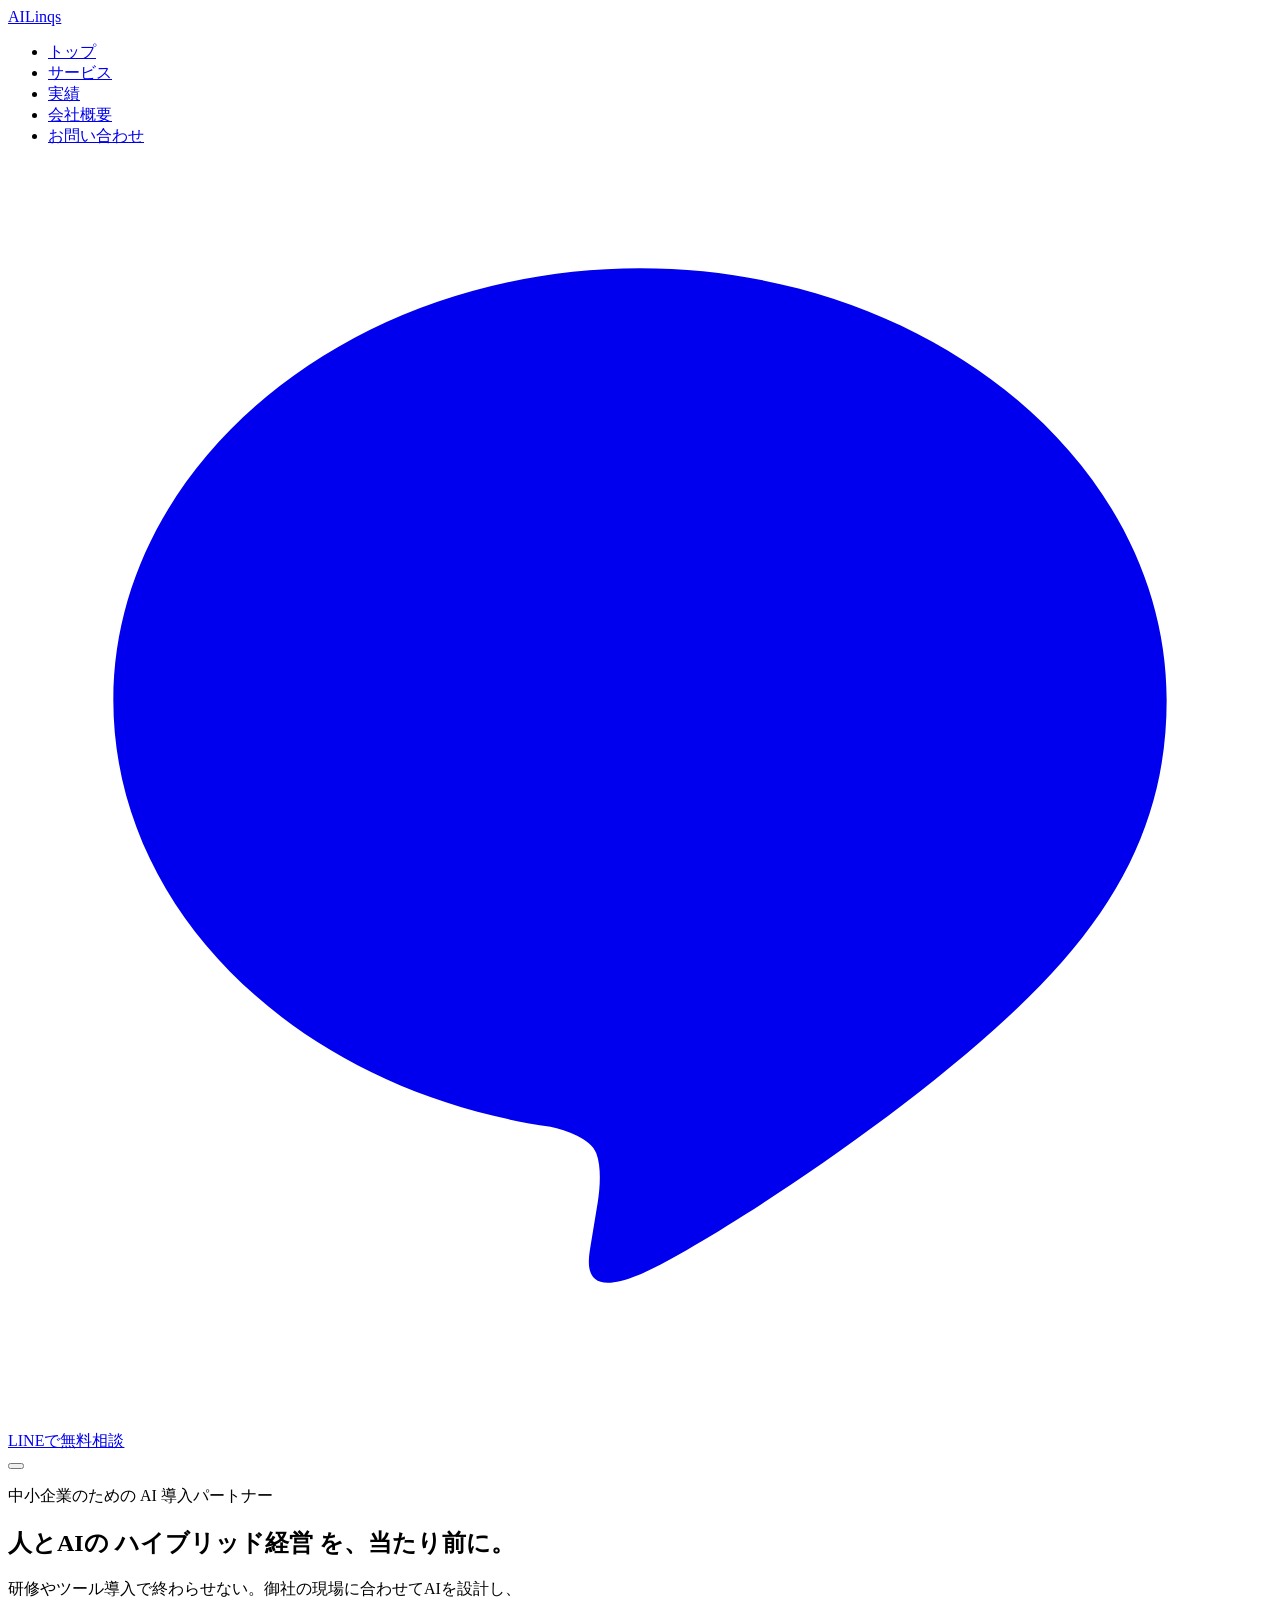
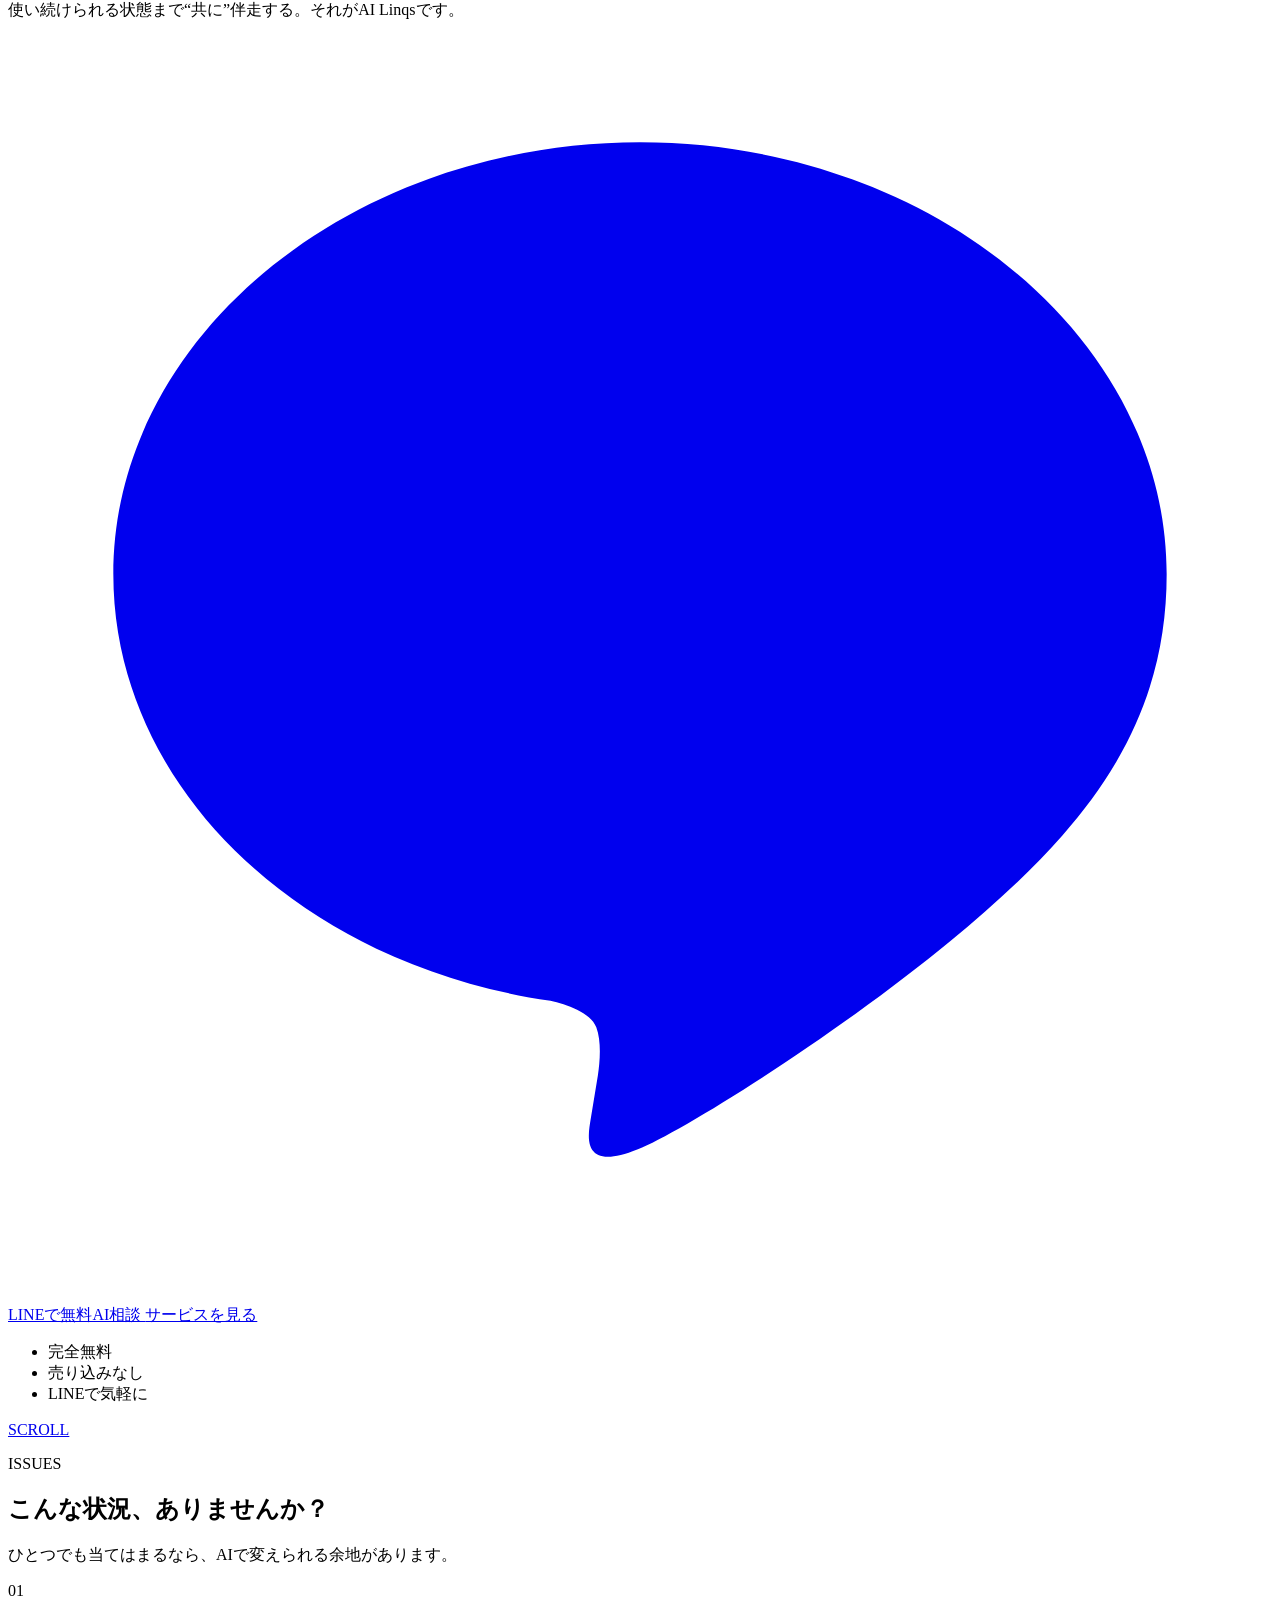
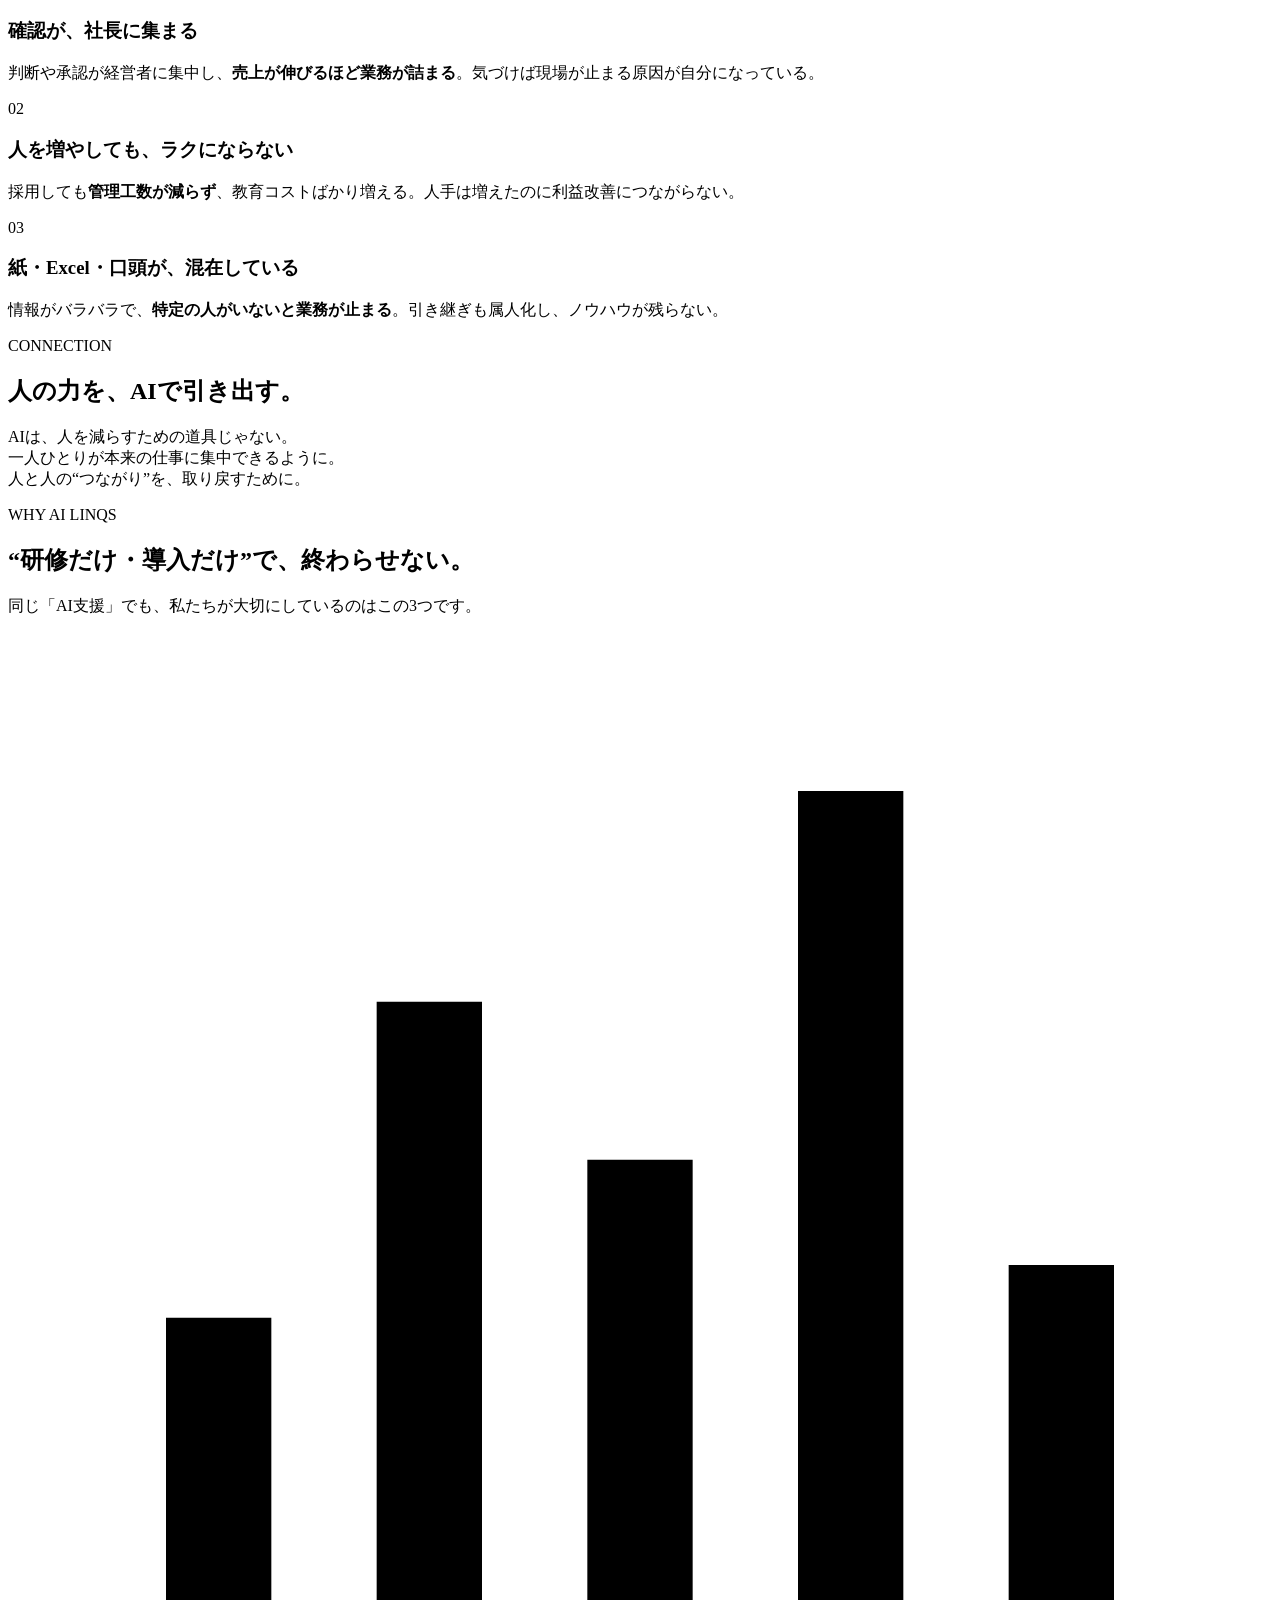
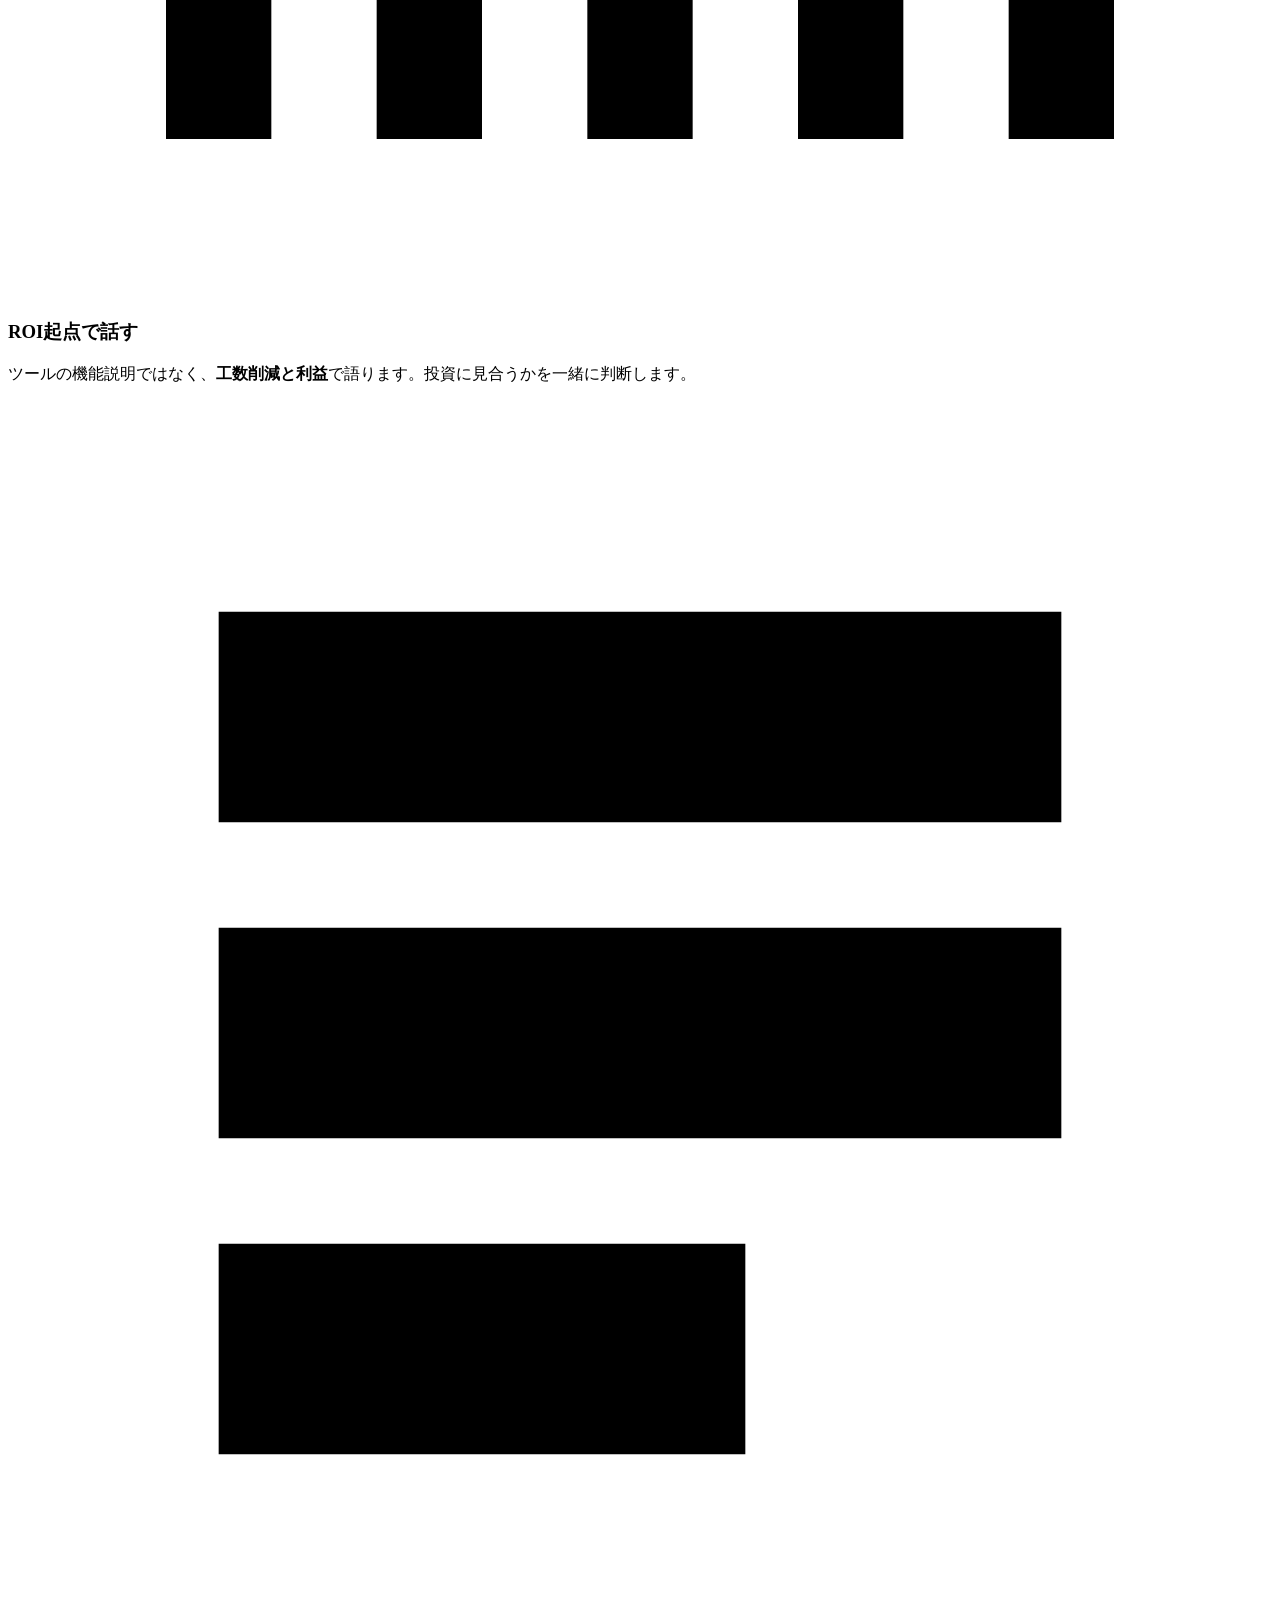
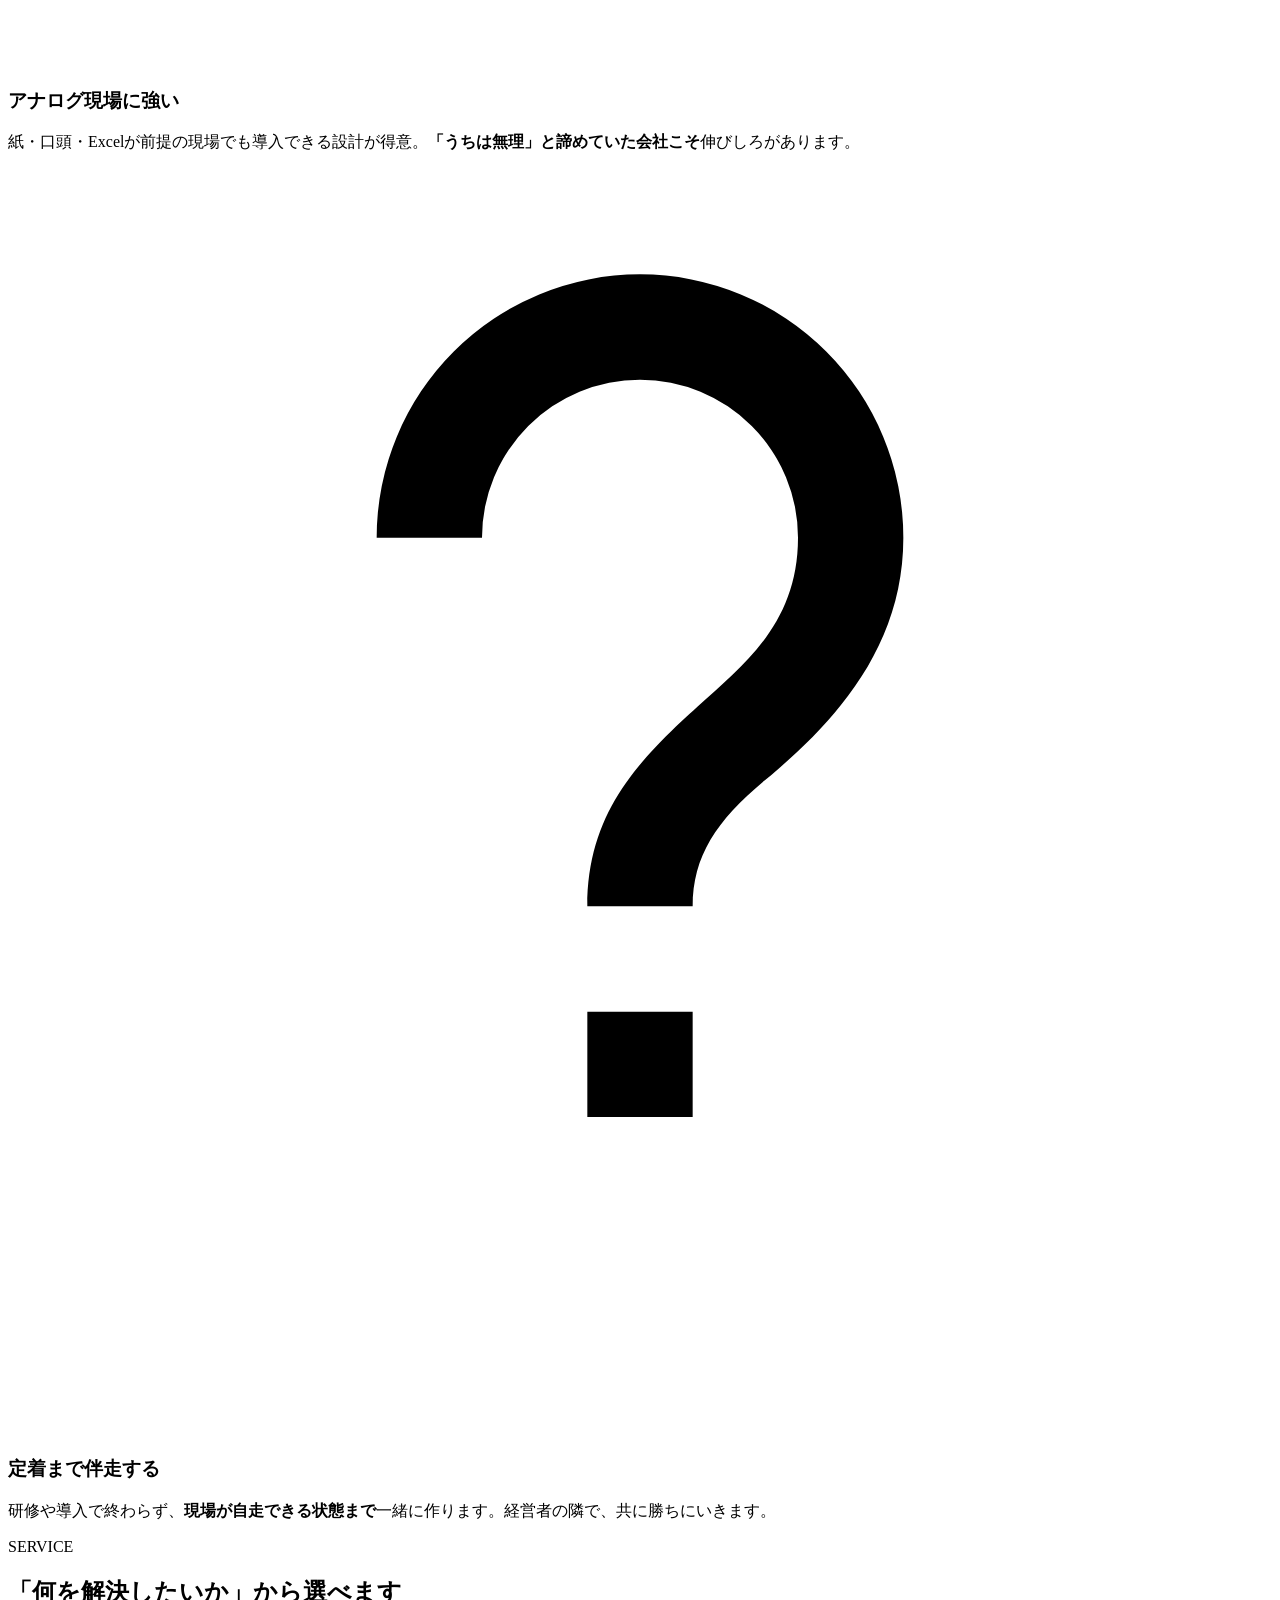
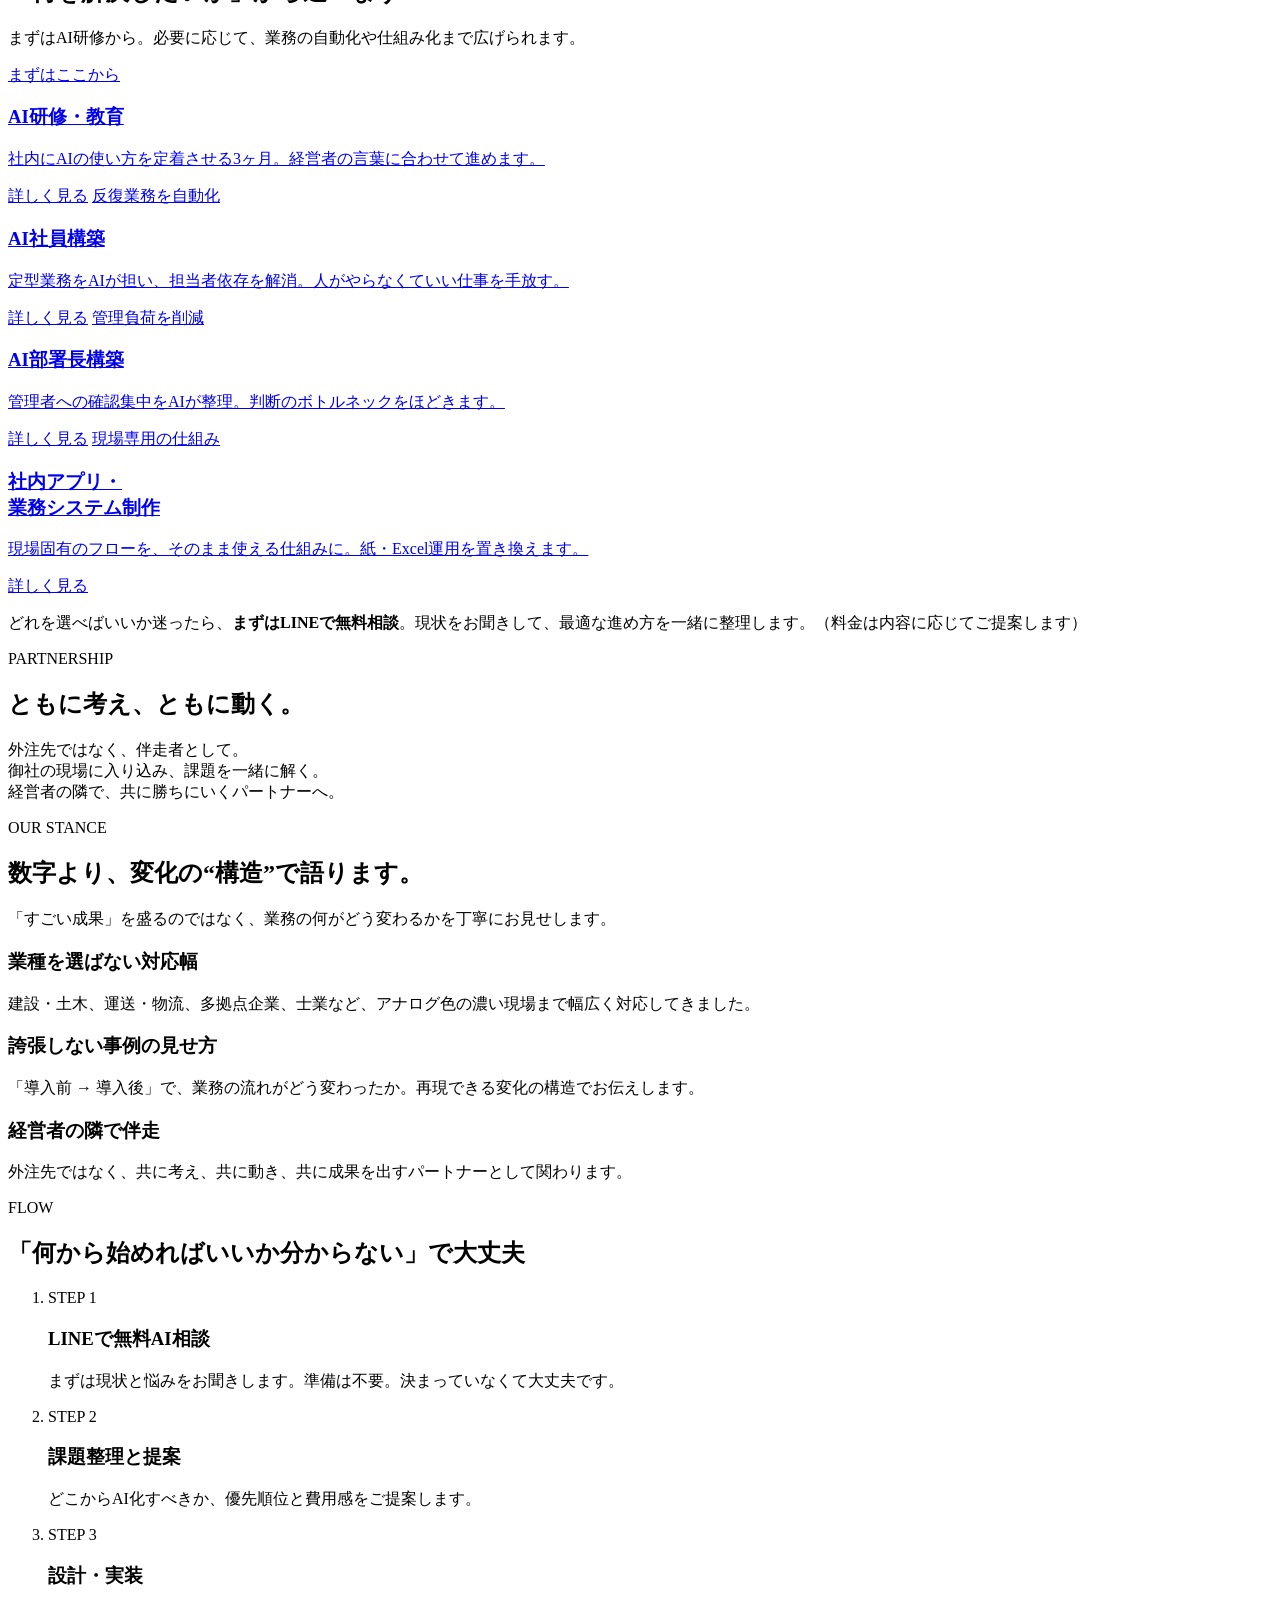
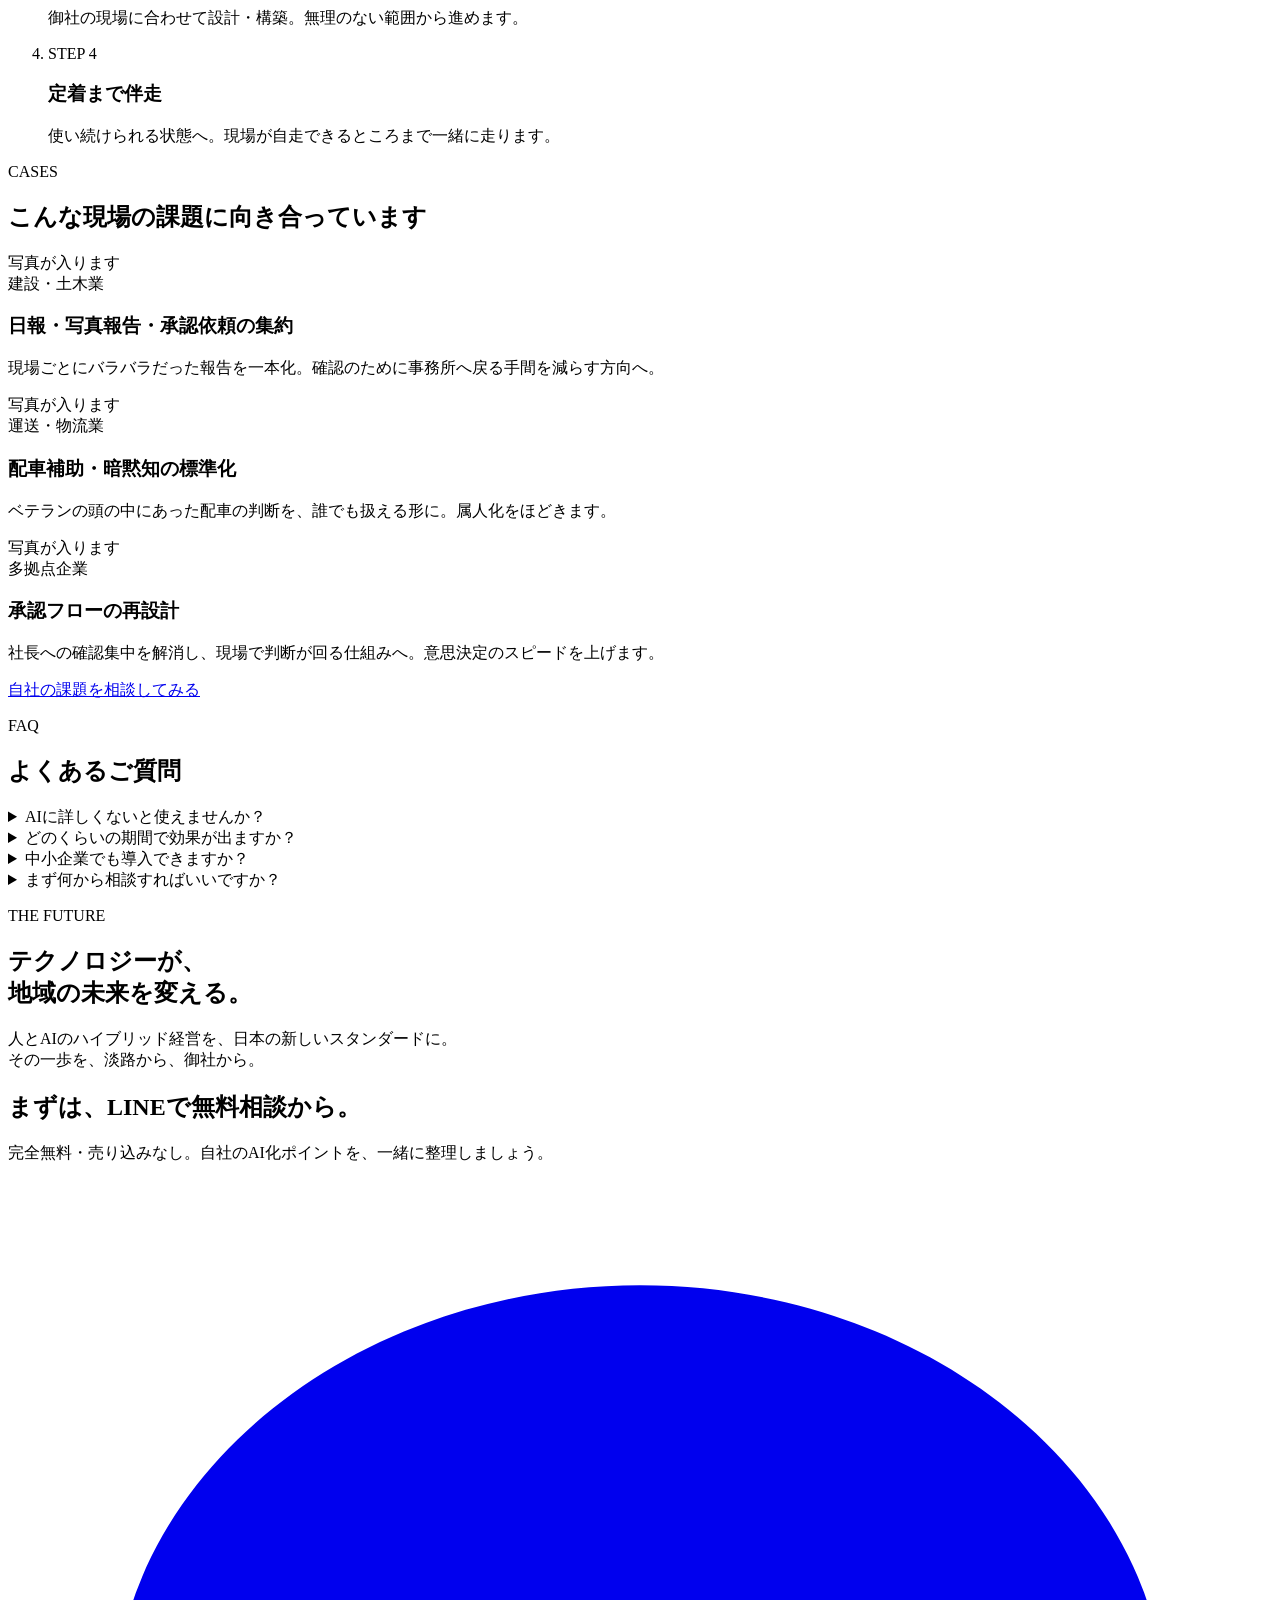
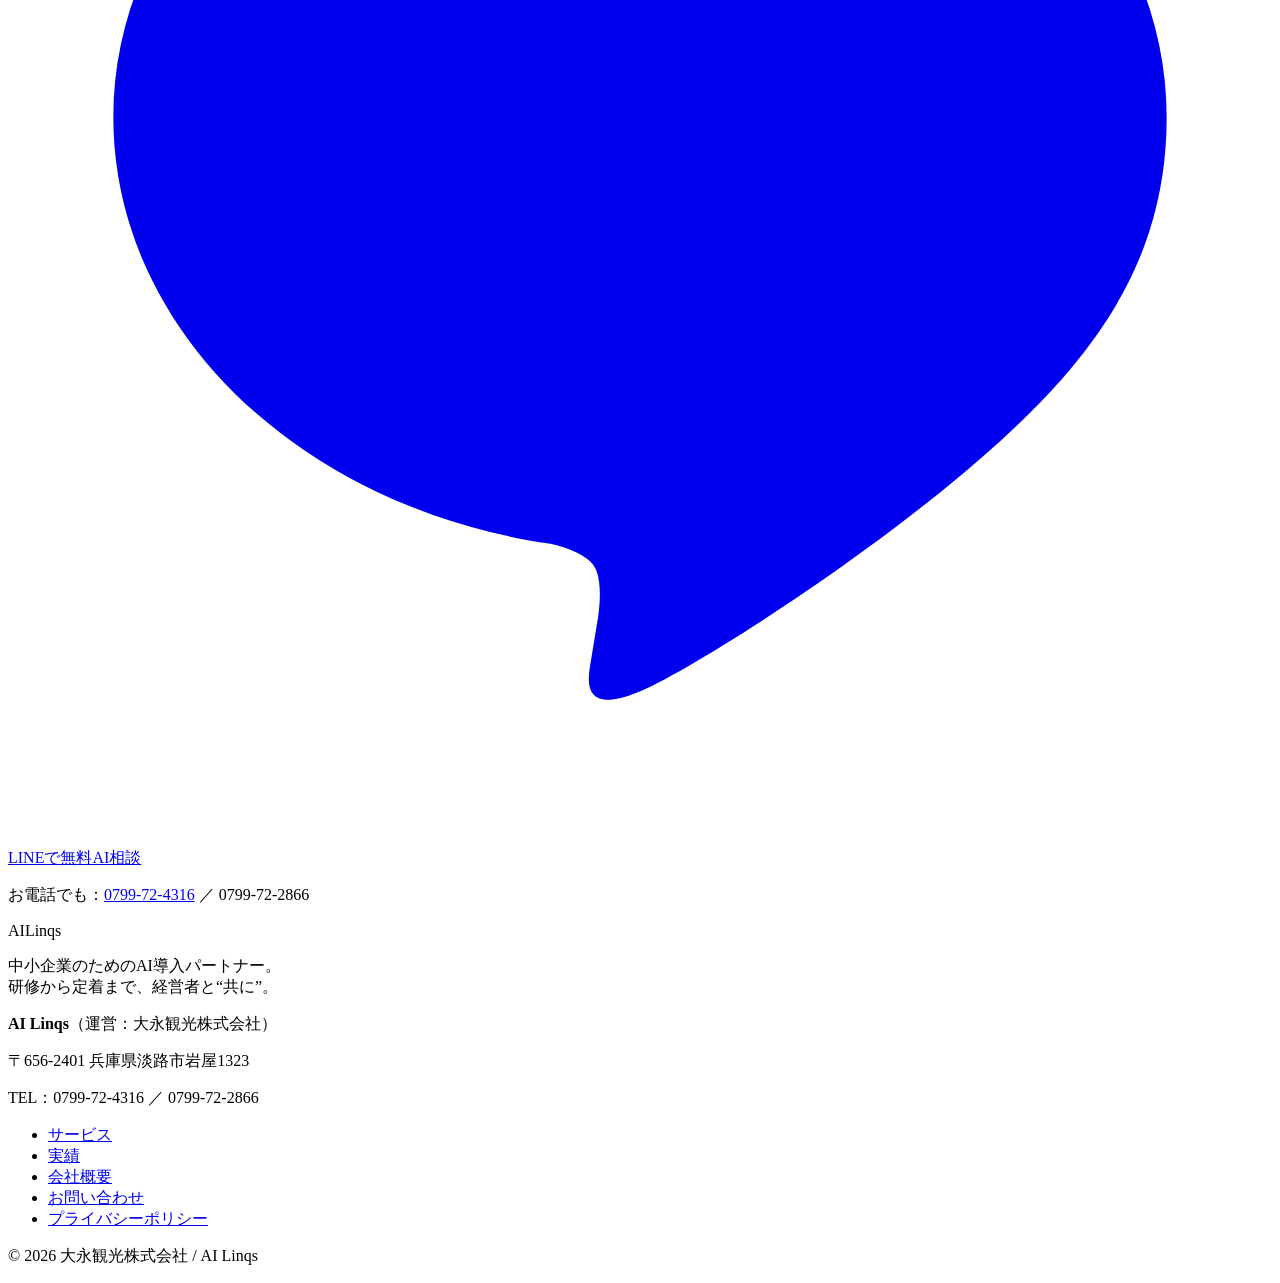
==== index.html @ 3cd36378 "Add files via upload" ====
<!DOCTYPE html>
<html lang="ja">
<head>
<meta charset="UTF-8">
<meta name="viewport" content="width=device-width, initial-scale=1.0">
<title>AI Linqs｜中小企業のためのAI導入パートナー｜研修から定着まで“共に”</title>
<meta name="description" content="AI Linqsは、研修やツール導入で終わらせず、御社の現場に合わせてAIを設計し定着まで伴走するAI導入パートナーです。属人化・確認待ち・人手不足の課題を、経営者と“共に”解決します。まずはLINEで無料相談を。">
<meta property="og:type" content="website">
<meta property="og:title" content="AI Linqs｜中小企業のためのAI導入パートナー">
<meta property="og:description" content="研修やツール導入で終わらせない。現場に合わせて設計し、定着まで“共に”伴走するAI導入パートナー。">
<meta property="og:site_name" content="AI Linqs">
<link rel="preconnect" href="https://fonts.googleapis.com">
<link rel="preconnect" href="https://fonts.gstatic.com" crossorigin>
<link href="https://fonts.googleapis.com/css2?family=Noto+Sans+JP:wght@400;500;700;900&family=Shippori+Mincho+B1:wght@500;600;700&display=swap" rel="stylesheet">
<link rel="stylesheet" href="css/style.css">
</head>
<body>

<!-- ============ 背景“世界”レイヤー（スクロールでシーンがクロスフェード） ============ -->
<!-- [要確認] 各シーンは自前生成SVGで代用中。本番は正規ライセンスの写真に差し替え：
     scene1=テクノロジー(青プレクサス) / scene2=人のシルエット / scene3=協力・握手 / scene4=街 -->
<div class="world" id="world" aria-hidden="true">
  <div class="scene scene--1" data-anchor="top"></div>
  <div class="scene scene--2" data-anchor="int-1"></div>
  <div class="scene scene--3" data-anchor="int-2"></div>
  <div class="scene scene--4" data-anchor="int-3"></div>
  <div class="world__grain"></div>
</div>

<!-- ============ ヘッダー ============ -->
<header class="header" id="header">
  <div class="header__inner">
    <a href="#top" class="logo" aria-label="AI Linqs トップへ">
      <span class="logo__mark">AI</span><span class="logo__text">Linqs</span>
    </a>
    <nav class="gnav" id="gnav" aria-label="グローバルナビゲーション">
      <ul class="gnav__list">
        <li><a href="index.html">トップ</a></li>
        <li><a href="services.html">サービス</a></li>
        <li><a href="cases.html">実績</a></li>
        <li><a href="about.html">会社概要</a></li>
        <li><a href="contact.html">お問い合わせ</a></li>
      </ul>
      <a href="contact.html" class="btn btn--line gnav__cta" data-line-cta>
        <svg class="icon-line" viewBox="0 0 24 24" aria-hidden="true"><path fill="currentColor" d="M12 2C6.5 2 2 5.7 2 10.2c0 4 3.5 7.4 8.3 8.1.3.07.76.22.87.5.1.26.07.66.03.92l-.14.85c-.04.26-.2 1 .9.55s5.9-3.48 8.06-5.96C21.4 13.6 22 12 22 10.2 22 5.7 17.5 2 12 2Z"/></svg>
        LINEで無料相談
      </a>
    </nav>
    <button class="hamburger" id="hamburger" aria-label="メニューを開く" aria-expanded="false" aria-controls="gnav">
      <span></span><span></span><span></span>
    </button>
  </div>
</header>

<main id="top">

  <!-- ============ ヒーロー（scene1：テクノロジー） ============ -->
  <section class="hero">
    <div class="hero__scrim" aria-hidden="true"></div>
    <div class="hero__inner">
      <p class="hero__eyebrow reveal">中小企業のための AI 導入パートナー</p>
      <h1 class="hero__title reveal" data-delay="1">
        <span class="line">人とAIの</span>
        <span class="line accent">ハイブリッド経営</span>
        <span class="line">を、当たり前に。</span>
      </h1>
      <p class="hero__lead reveal" data-delay="2">
        研修やツール導入で終わらせない。御社の現場に合わせてAIを設計し、<br class="pc-only">
        使い続けられる状態まで“共に”伴走する。それがAI Linqsです。
      </p>
      <div class="hero__cta reveal" data-delay="3">
        <a href="contact.html" class="btn btn--line btn--lg" data-line-cta>
          <svg class="icon-line" viewBox="0 0 24 24" aria-hidden="true"><path fill="currentColor" d="M12 2C6.5 2 2 5.7 2 10.2c0 4 3.5 7.4 8.3 8.1.3.07.76.22.87.5.1.26.07.66.03.92l-.14.85c-.04.26-.2 1 .9.55s5.9-3.48 8.06-5.96C21.4 13.6 22 12 22 10.2 22 5.7 17.5 2 12 2Z"/></svg>
          LINEで無料AI相談
        </a>
        <a href="services.html" class="btn btn--glass btn--lg">サービスを見る</a>
      </div>
      <ul class="hero__assure reveal" data-delay="4"><li>完全無料</li><li>売り込みなし</li><li>LINEで気軽に</li></ul>
    </div>
    <a href="#problems" class="hero__scroll" aria-label="下へスクロール"><span></span>SCROLL</a>
  </section>

  <!-- ============ 課題提起 ============ -->
  <section class="section problems" id="problems">
    <div class="container">
      <p class="section__eyebrow reveal">ISSUES</p>
      <h2 class="section__title reveal">こんな状況、ありませんか？</h2>
      <p class="section__sub reveal">ひとつでも当てはまるなら、AIで変えられる余地があります。</p>
      <div class="cards cards--3">
        <div class="card pcard reveal"><div class="pcard__no">01</div><h3 class="card__title">確認が、社長に集まる</h3><p>判断や承認が経営者に集中し、<strong>売上が伸びるほど業務が詰まる</strong>。気づけば現場が止まる原因が自分になっている。</p></div>
        <div class="card pcard reveal" data-delay="1"><div class="pcard__no">02</div><h3 class="card__title">人を増やしても、ラクにならない</h3><p>採用しても<strong>管理工数が減らず</strong>、教育コストばかり増える。人手は増えたのに利益改善につながらない。</p></div>
        <div class="card pcard reveal" data-delay="2"><div class="pcard__no">03</div><h3 class="card__title">紙・Excel・口頭が、混在している</h3><p>情報がバラバラで、<strong>特定の人がいないと業務が止まる</strong>。引き継ぎも属人化し、ノウハウが残らない。</p></div>
      </div>
    </div>
  </section>

  <!-- ============ 見せ場①（scene2：人のシルエット＝つながり） ============ -->
  <section class="interlude" id="int-1">
    <div class="interlude__inner">
      <p class="interlude__eyebrow reveal">CONNECTION</p>
      <h2 class="interlude__title display reveal" data-delay="1">人の力を、AIで引き出す。</h2>
      <p class="interlude__lead reveal" data-delay="2">AIは、人を減らすための道具じゃない。<br>一人ひとりが本来の仕事に集中できるように。<br>人と人の“つながり”を、取り戻すために。</p>
    </div>
  </section>

  <!-- ============ 強み（3つの理由） ============ -->
  <section class="section strengths" id="strengths">
    <div class="container">
      <p class="section__eyebrow reveal">WHY AI LINQS</p>
      <h2 class="section__title display reveal">“研修だけ・導入だけ”で、終わらせない。</h2>
      <p class="section__sub reveal">同じ「AI支援」でも、私たちが大切にしているのはこの3つです。</p>
      <div class="cards cards--3">
        <div class="card reveal">
          <div class="card__icon" aria-hidden="true"><svg viewBox="0 0 24 24"><path fill="currentColor" d="M3 13h2v8H3v-8Zm4-6h2v14H7V7Zm4 3h2v11h-2V10Zm4-7h2v18h-2V3Zm4 9h2v9h-2v-9Z"/></svg></div>
          <h3 class="card__title">ROI起点で話す</h3>
          <p>ツールの機能説明ではなく、<strong>工数削減と利益</strong>で語ります。投資に見合うかを一緒に判断します。</p>
        </div>
        <div class="card reveal" data-delay="1">
          <div class="card__icon" aria-hidden="true"><svg viewBox="0 0 24 24"><path fill="currentColor" d="M4 4h16v4H4V4Zm0 6h16v4H4v-4Zm0 6h10v4H4v-4Z"/></svg></div>
          <h3 class="card__title">アナログ現場に強い</h3>
          <p>紙・口頭・Excelが前提の現場でも導入できる設計が得意。<strong>「うちは無理」と諦めていた会社こそ</strong>伸びしろがあります。</p>
        </div>
        <div class="card reveal" data-delay="2">
          <div class="card__icon" aria-hidden="true"><svg viewBox="0 0 24 24"><path fill="currentColor" d="M12 2a5 5 0 0 1 5 5c0 2-1.2 3.4-2.5 4.5C13.5 12.3 13 13 13 14h-2c0-1.8 1-2.8 2.1-3.8C14 9.4 15 8.6 15 7a3 3 0 0 0-6 0H7a5 5 0 0 1 5-5Zm-1 14h2v2h-2v-2Z"/></svg></div>
          <h3 class="card__title">定着まで伴走する</h3>
          <p>研修や導入で終わらず、<strong>現場が自走できる状態まで</strong>一緒に作ります。経営者の隣で、共に勝ちにいきます。</p>
        </div>
      </div>
    </div>
  </section>

  <!-- ============ サービス（料金非表示） ============ -->
  <section class="section service" id="service">
    <div class="container">
      <p class="section__eyebrow reveal">SERVICE</p>
      <h2 class="section__title reveal">「何を解決したいか」から選べます</h2>
      <p class="section__sub reveal">まずはAI研修から。必要に応じて、業務の自動化や仕組み化まで広げられます。</p>
      <div class="cards cards--4">
        <a href="services.html" class="card svc-tile reveal"><span class="svc-tile__tag">まずはここから</span><h3>AI研修・教育</h3><p>社内にAIの使い方を定着させる3ヶ月。経営者の言葉に合わせて進めます。</p><span class="svc-tile__more">詳しく見る</span></a>
        <a href="services.html" class="card svc-tile reveal" data-delay="1"><span class="svc-tile__tag">反復業務を自動化</span><h3>AI社員構築</h3><p>定型業務をAIが担い、担当者依存を解消。人がやらなくていい仕事を手放す。</p><span class="svc-tile__more">詳しく見る</span></a>
        <a href="services.html" class="card svc-tile reveal" data-delay="2"><span class="svc-tile__tag">管理負荷を削減</span><h3>AI部署長構築</h3><p>管理者への確認集中をAIが整理。判断のボトルネックをほどきます。</p><span class="svc-tile__more">詳しく見る</span></a>
        <a href="services.html" class="card svc-tile reveal" data-delay="3"><span class="svc-tile__tag">現場専用の仕組み</span><h3>社内アプリ・<br>業務システム制作</h3><p>現場固有のフローを、そのまま使える仕組みに。紙・Excel運用を置き換えます。</p><span class="svc-tile__more">詳しく見る</span></a>
      </div>
      <p class="service__note reveal">どれを選べばいいか迷ったら、<strong>まずはLINEで無料相談</strong>。現状をお聞きして、最適な進め方を一緒に整理します。<span class="muted">（料金は内容に応じてご提案します）</span></p>
    </div>
  </section>

  <!-- ============ 見せ場②（scene3：協力・握手） ============ -->
  <section class="interlude" id="int-2">
    <div class="interlude__inner">
      <p class="interlude__eyebrow reveal">PARTNERSHIP</p>
      <h2 class="interlude__title display reveal" data-delay="1">ともに考え、ともに動く。</h2>
      <p class="interlude__lead reveal" data-delay="2">外注先ではなく、伴走者として。<br>御社の現場に入り込み、課題を一緒に解く。<br>経営者の隣で、共に勝ちにいくパートナーへ。</p>
    </div>
  </section>

  <!-- ============ 信頼・伴走 ============ -->
  <section class="section trust" id="trust">
    <div class="container">
      <p class="section__eyebrow reveal">OUR STANCE</p>
      <h2 class="section__title display reveal">数字より、変化の“構造”で語ります。</h2>
      <p class="section__sub reveal">「すごい成果」を盛るのではなく、業務の何がどう変わるかを丁寧にお見せします。</p>
      <div class="cards cards--3">
        <div class="card tcard reveal"><h3 class="card__title">業種を選ばない対応幅</h3><p>建設・土木、運送・物流、多拠点企業、士業など、アナログ色の濃い現場まで幅広く対応してきました。</p></div>
        <div class="card tcard reveal" data-delay="1"><h3 class="card__title">誇張しない事例の見せ方</h3><p>「導入前 → 導入後」で、業務の流れがどう変わったか。再現できる変化の構造でお伝えします。</p></div>
        <div class="card tcard reveal" data-delay="2"><h3 class="card__title">経営者の隣で伴走</h3><p>外注先ではなく、共に考え、共に動き、共に成果を出すパートナーとして関わります。</p></div>
      </div>
    </div>
  </section>

  <!-- ============ 導入の流れ ============ -->
  <section class="section flow" id="flow">
    <div class="container">
      <p class="section__eyebrow reveal">FLOW</p>
      <h2 class="section__title reveal">「何から始めればいいか分からない」で大丈夫</h2>
      <ol class="steps">
        <li class="card step reveal"><div class="step__no">STEP 1</div><h3 class="card__title">LINEで無料AI相談</h3><p>まずは現状と悩みをお聞きします。準備は不要。決まっていなくて大丈夫です。</p></li>
        <li class="card step reveal" data-delay="1"><div class="step__no">STEP 2</div><h3 class="card__title">課題整理と提案</h3><p>どこからAI化すべきか、優先順位と費用感をご提案します。</p></li>
        <li class="card step reveal" data-delay="2"><div class="step__no">STEP 3</div><h3 class="card__title">設計・実装</h3><p>御社の現場に合わせて設計・構築。無理のない範囲から進めます。</p></li>
        <li class="card step reveal" data-delay="3"><div class="step__no">STEP 4</div><h3 class="card__title">定着まで伴走</h3><p>使い続けられる状態へ。現場が自走できるところまで一緒に走ります。</p></li>
      </ol>
    </div>
  </section>

  <!-- ============ 活用イメージ ============ -->
  <!-- [要確認] 実在クライアントの成果数値は未確定のため数字は記載しない。画像は仮（写真が入ります）。 -->
  <section class="section cases" id="cases">
    <div class="container">
      <p class="section__eyebrow reveal">CASES</p>
      <h2 class="section__title reveal">こんな現場の課題に向き合っています</h2>
      <div class="cards cards--3">
        <article class="card ccard reveal"><div class="ccard__media imgph" aria-label="写真が入ります"><span>写真が入ります</span></div><div class="ccard__body"><div class="ccard__industry">建設・土木業</div><h3 class="card__title">日報・写真報告・承認依頼の集約</h3><p>現場ごとにバラバラだった報告を一本化。確認のために事務所へ戻る手間を減らす方向へ。</p></div></article>
        <article class="card ccard reveal" data-delay="1"><div class="ccard__media imgph" aria-label="写真が入ります"><span>写真が入ります</span></div><div class="ccard__body"><div class="ccard__industry">運送・物流業</div><h3 class="card__title">配車補助・暗黙知の標準化</h3><p>ベテランの頭の中にあった配車の判断を、誰でも扱える形に。属人化をほどきます。</p></div></article>
        <article class="card ccard reveal" data-delay="2"><div class="ccard__media imgph" aria-label="写真が入ります"><span>写真が入ります</span></div><div class="ccard__body"><div class="ccard__industry">多拠点企業</div><h3 class="card__title">承認フローの再設計</h3><p>社長への確認集中を解消し、現場で判断が回る仕組みへ。意思決定のスピードを上げます。</p></div></article>
      </div>
      <div class="cases__more reveal"><a href="contact.html" class="btn btn--glass">自社の課題を相談してみる</a></div>
    </div>
  </section>

  <!-- ============ FAQ ============ -->
  <section class="section faq" id="faq">
    <div class="container container--narrow">
      <p class="section__eyebrow reveal">FAQ</p>
      <h2 class="section__title reveal">よくあるご質問</h2>
      <div class="faq__list">
        <details class="faq__item reveal"><summary>AIに詳しくないと使えませんか？</summary><div class="faq__a"><p>いいえ。むしろ「詳しくない」前提で、経営者の言葉に合わせて進めます。専門用語は使いません。</p></div></details>
        <details class="faq__item reveal"><summary>どのくらいの期間で効果が出ますか？</summary><div class="faq__a"><p>コーチングは3ヶ月を基本に、現場で使える状態を目指します。内容によって最適な進め方をご提案します。</p></div></details>
        <details class="faq__item reveal"><summary>中小企業でも導入できますか？</summary><div class="faq__a"><p>はい。紙・Excel・口頭中心の現場こそ、AIで変えられる伸びしろが大きい領域です。</p></div></details>
        <details class="faq__item reveal"><summary>まず何から相談すればいいですか？</summary><div class="faq__a"><p>決まっていなくて大丈夫です。LINEで現状を聞かせてください。こちらで論点を整理します。</p></div></details>
      </div>
    </div>
  </section>

  <!-- ============ 見せ場③（scene4：街＝未来） ============ -->
  <section class="interlude" id="int-3">
    <div class="interlude__inner">
      <p class="interlude__eyebrow reveal">THE FUTURE</p>
      <h2 class="interlude__title display reveal" data-delay="1">テクノロジーが、<br>地域の未来を変える。</h2>
      <p class="interlude__lead reveal" data-delay="2">人とAIのハイブリッド経営を、日本の新しいスタンダードに。<br>その一歩を、淡路から、御社から。</p>
    </div>
  </section>

  <!-- ============ 締めCTA ============ -->
  <section class="cta-banner" id="contact">
    <div class="cta-banner__scrim" aria-hidden="true"></div>
    <div class="container cta-banner__inner">
      <h2 class="cta-banner__title display reveal">まずは、LINEで無料相談から。</h2>
      <p class="cta-banner__lead reveal" data-delay="1">完全無料・売り込みなし。自社のAI化ポイントを、一緒に整理しましょう。</p>
      <a href="contact.html" class="btn btn--line btn--lg reveal" data-delay="2" data-line-cta>
        <svg class="icon-line" viewBox="0 0 24 24" aria-hidden="true"><path fill="currentColor" d="M12 2C6.5 2 2 5.7 2 10.2c0 4 3.5 7.4 8.3 8.1.3.07.76.22.87.5.1.26.07.66.03.92l-.14.85c-.04.26-.2 1 .9.55s5.9-3.48 8.06-5.96C21.4 13.6 22 12 22 10.2 22 5.7 17.5 2 12 2Z"/></svg>
        LINEで無料AI相談
      </a>
      <p class="cta-banner__tel reveal" data-delay="3">お電話でも：<a href="tel:0799-72-4316">0799-72-4316</a> ／ 0799-72-2866</p>
    </div>
  </section>

</main>

<!-- ============ フッター ============ -->
<footer class="footer">
  <div class="container footer__inner">
    <div class="footer__brand">
      <div class="logo logo--footer"><span class="logo__mark">AI</span><span class="logo__text">Linqs</span></div>
      <p class="footer__desc">中小企業のためのAI導入パートナー。<br>研修から定着まで、経営者と“共に”。</p>
    </div>
    <div class="footer__info">
      <!-- [要確認] 会社概要（運営法人=大永観光株式会社／設立年・法人格の最終確認） -->
      <p><strong>AI Linqs</strong>（運営：大永観光株式会社）</p>
      <p>〒656-2401 兵庫県淡路市岩屋1323</p>
      <p>TEL：0799-72-4316 ／ 0799-72-2866</p>
    </div>
    <nav class="footer__nav" aria-label="フッターナビゲーション">
      <ul>
        <li><a href="services.html">サービス</a></li>
        <li><a href="cases.html">実績</a></li>
        <li><a href="about.html">会社概要</a></li>
        <li><a href="contact.html">お問い合わせ</a></li>
        <li><a href="privacy.html">プライバシーポリシー</a></li>
      </ul>
    </nav>
  </div>
  <p class="footer__copy">&copy; 2026 大永観光株式会社 / AI Linqs</p>
</footer>

<script src="js/main.js"></script>
</body>
</html>
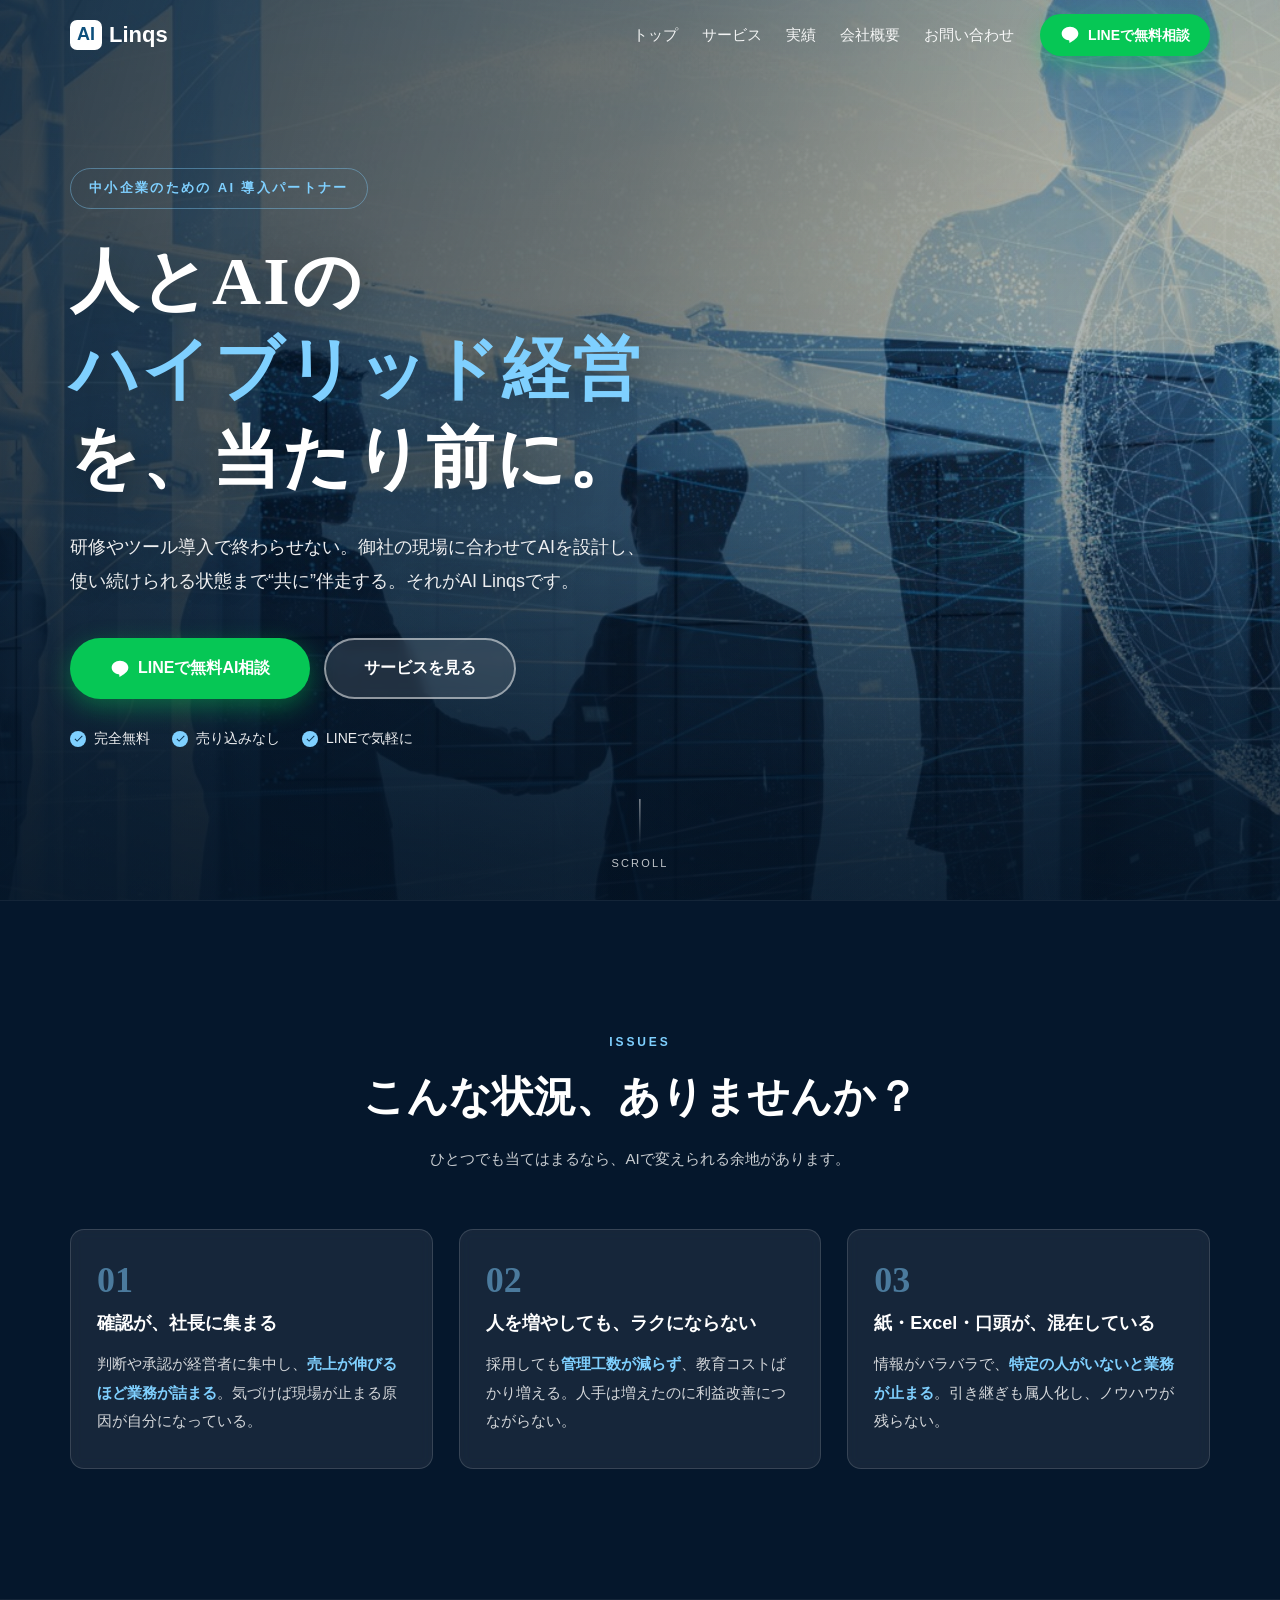
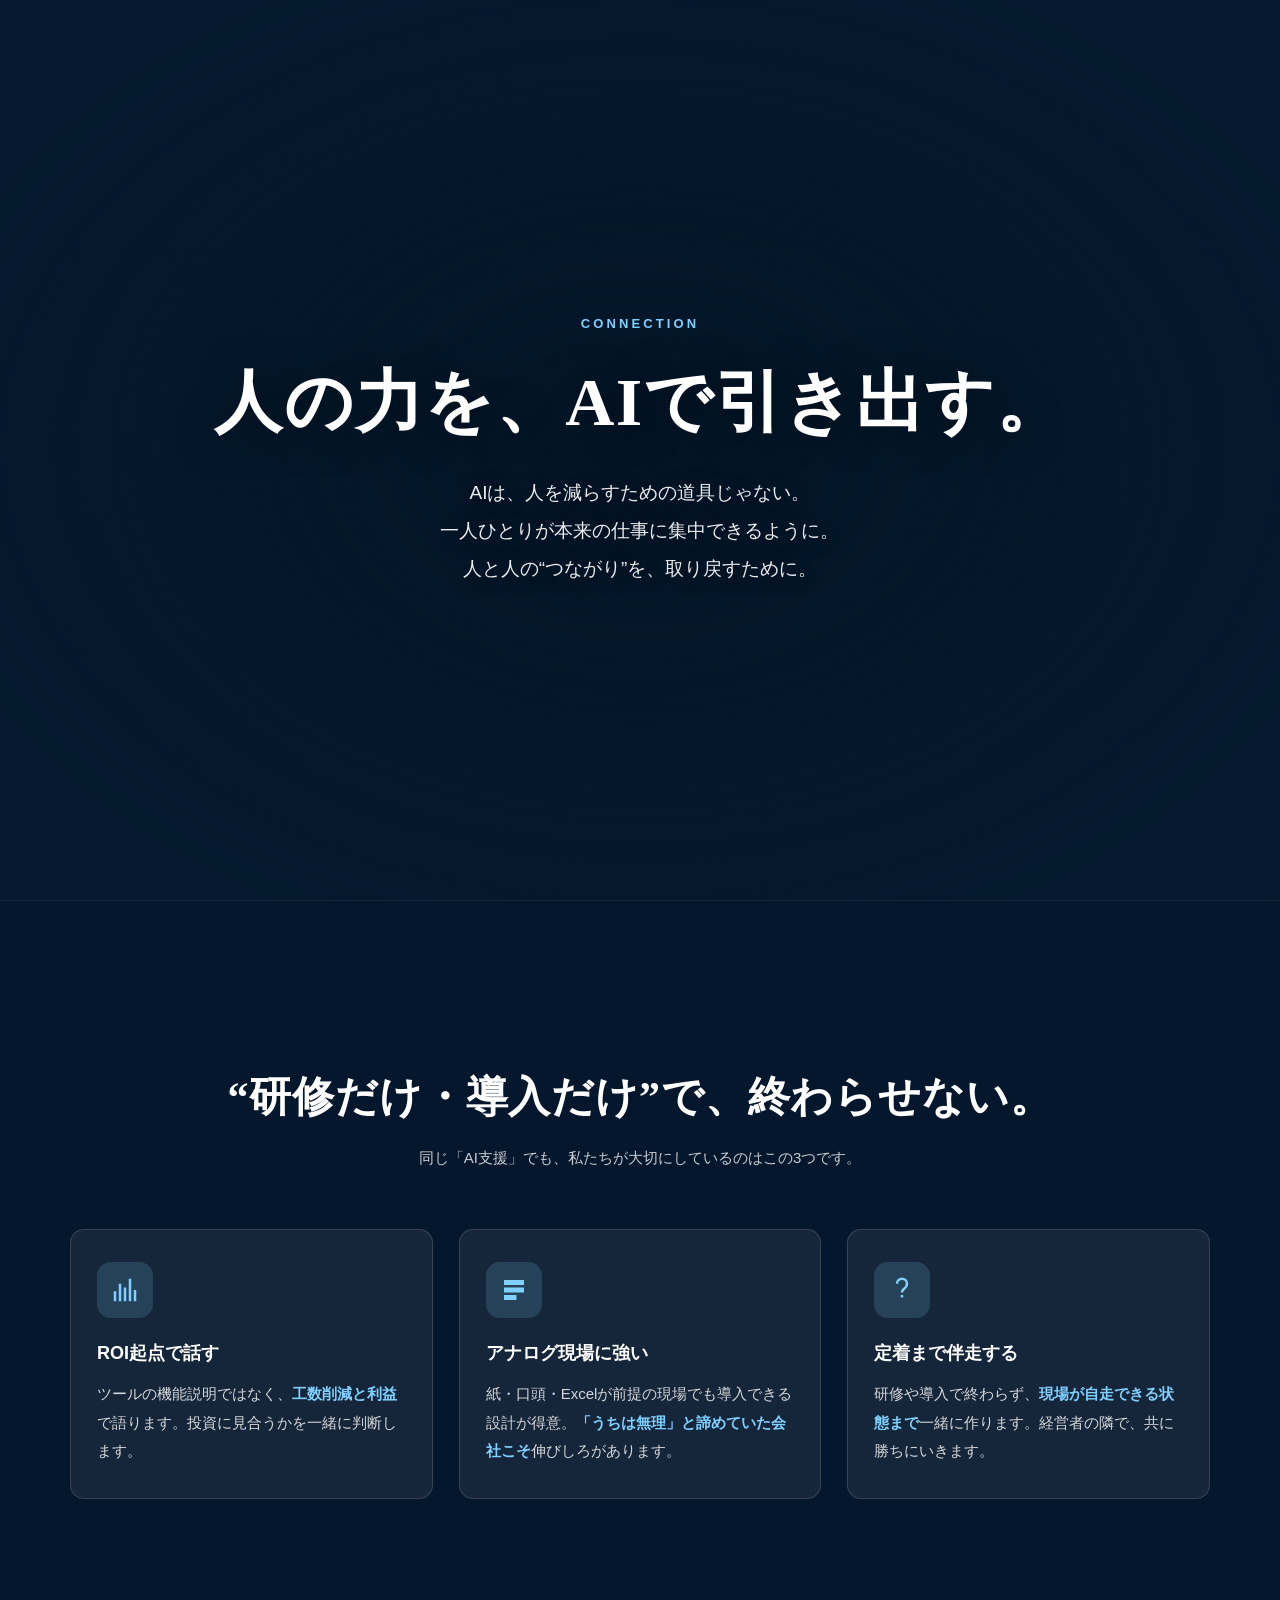
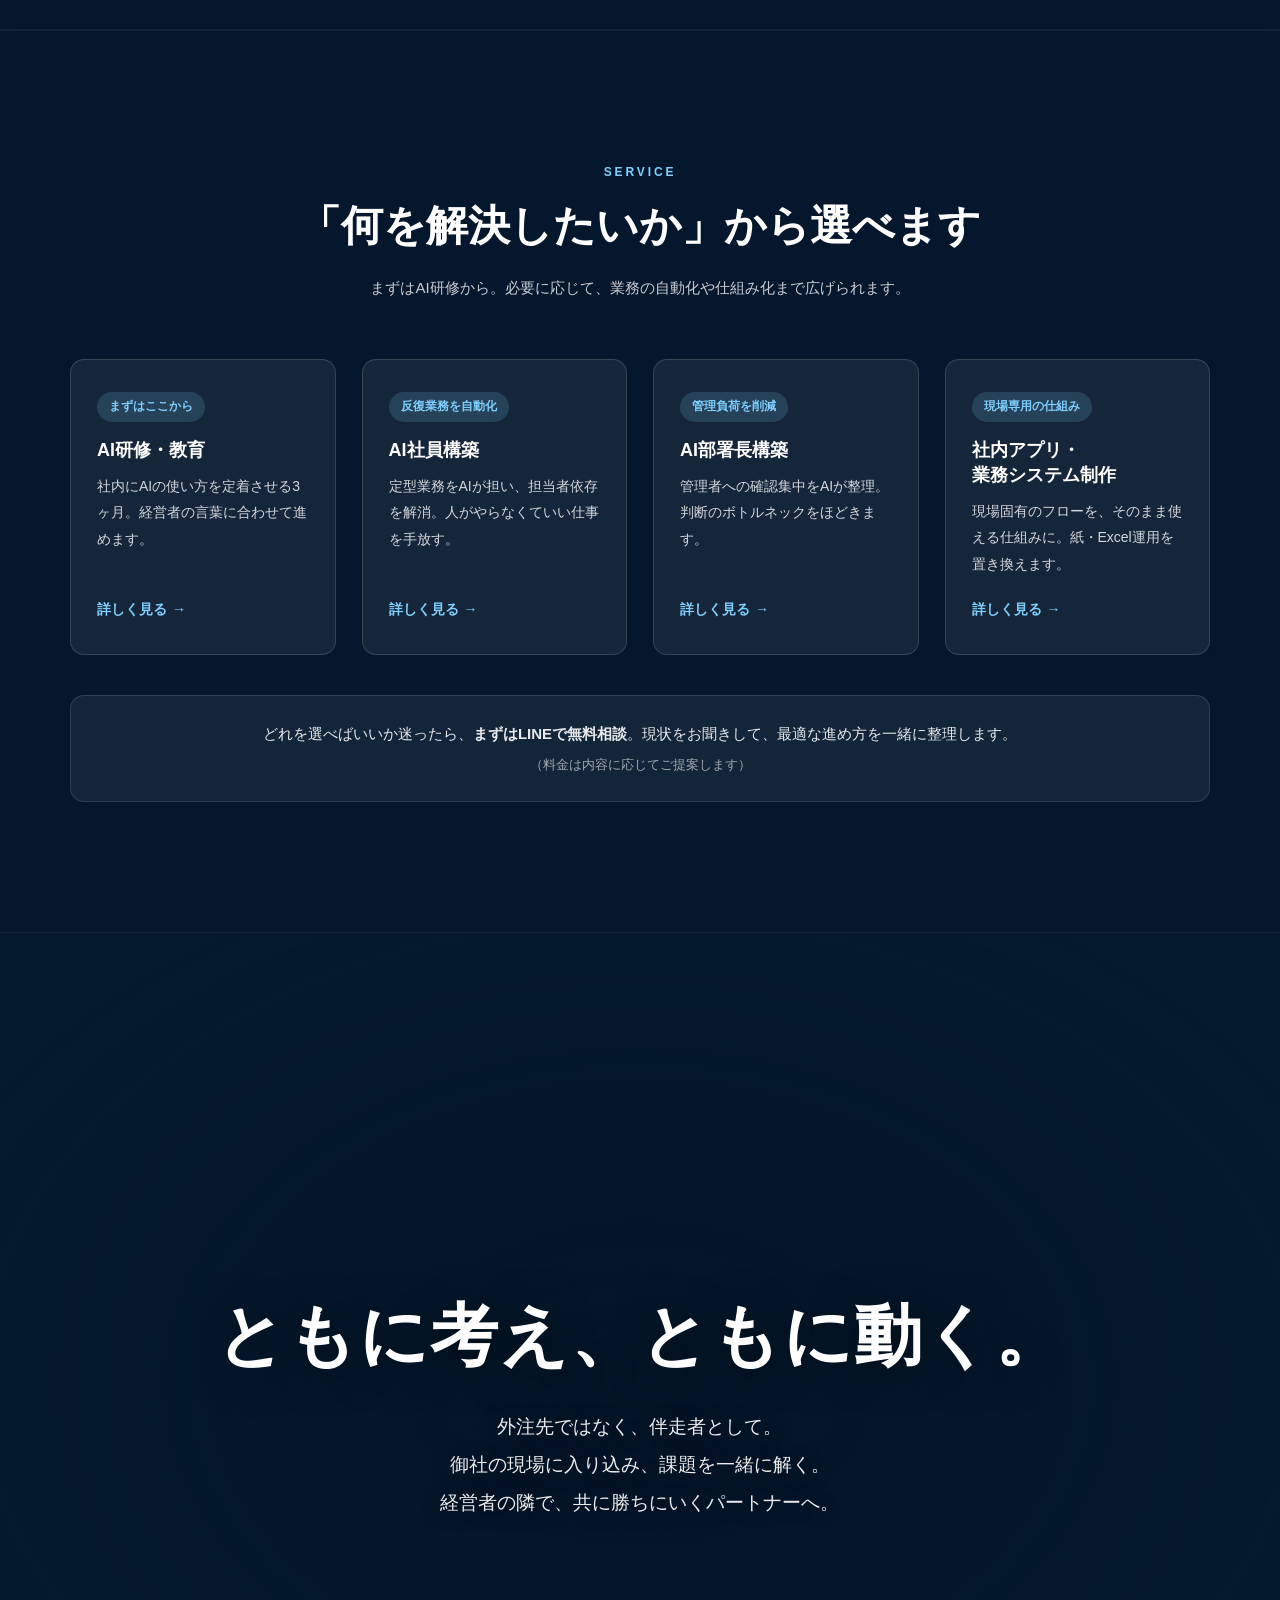
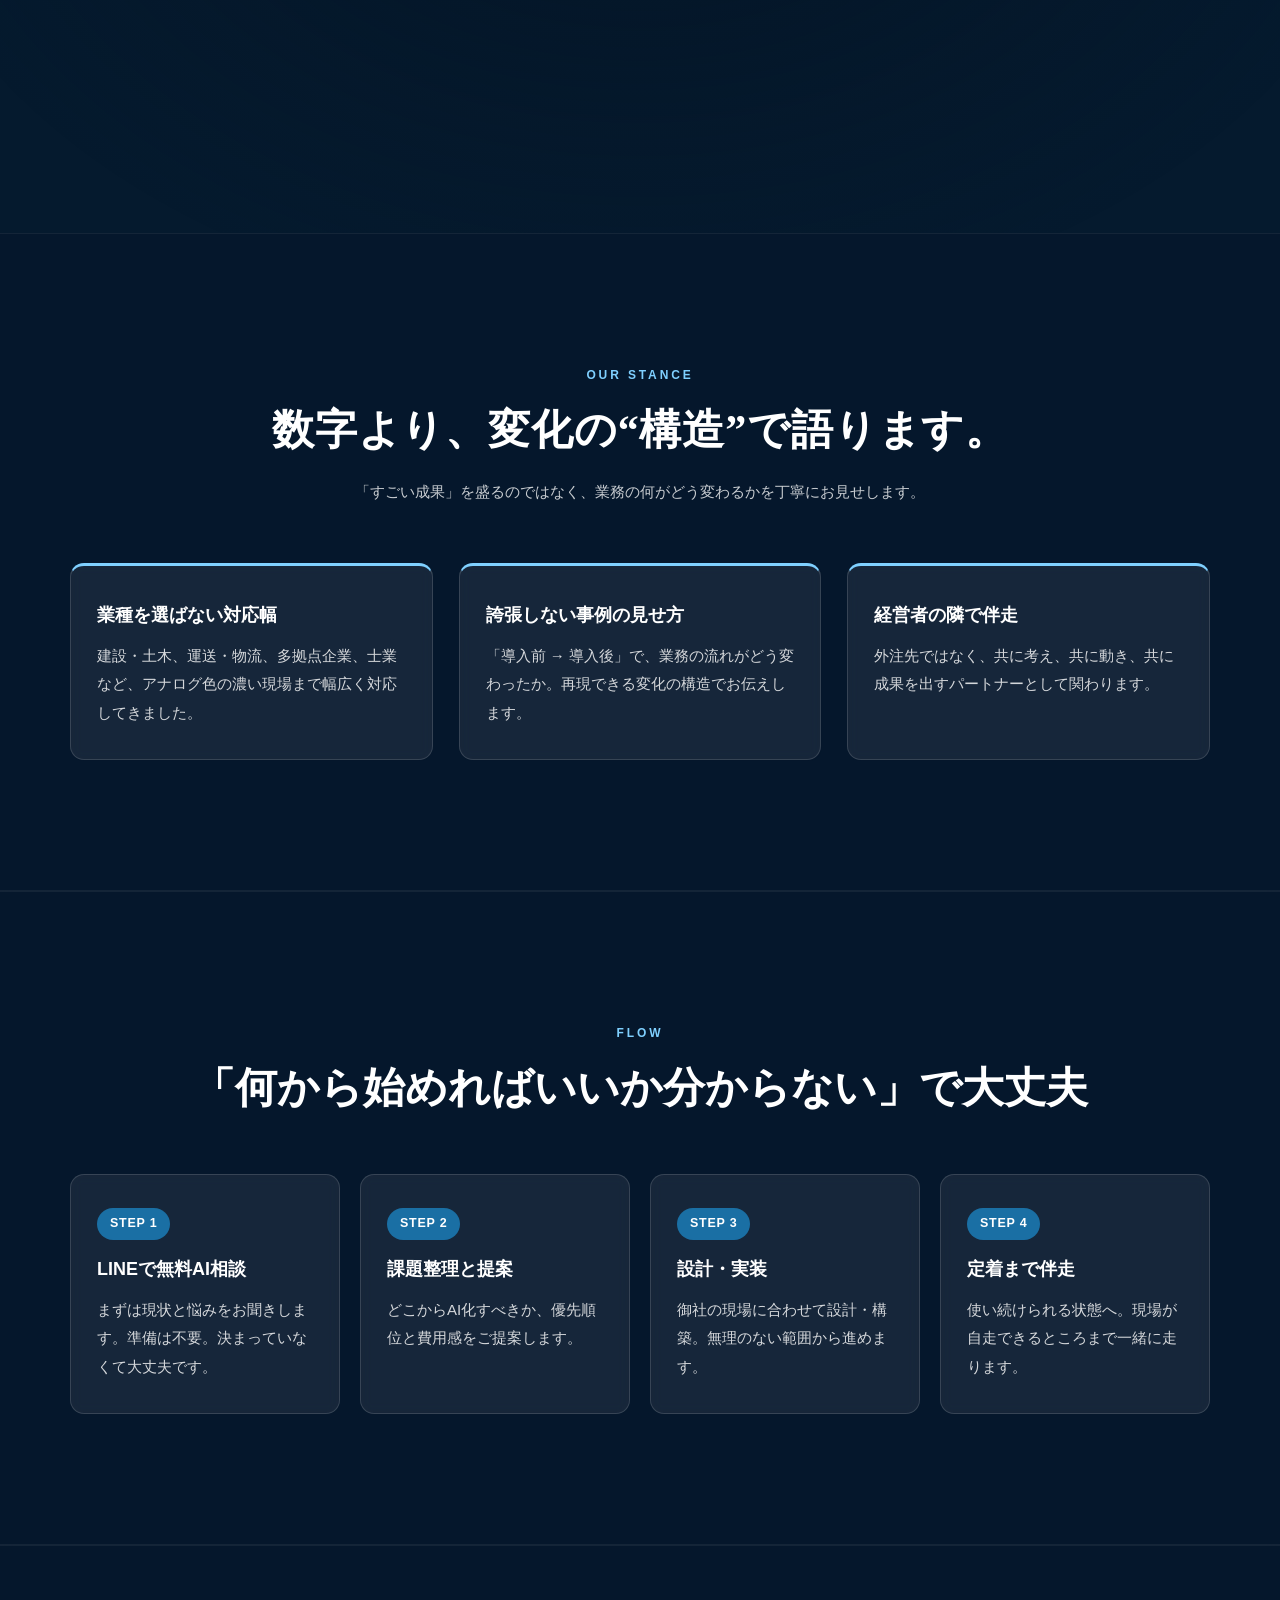
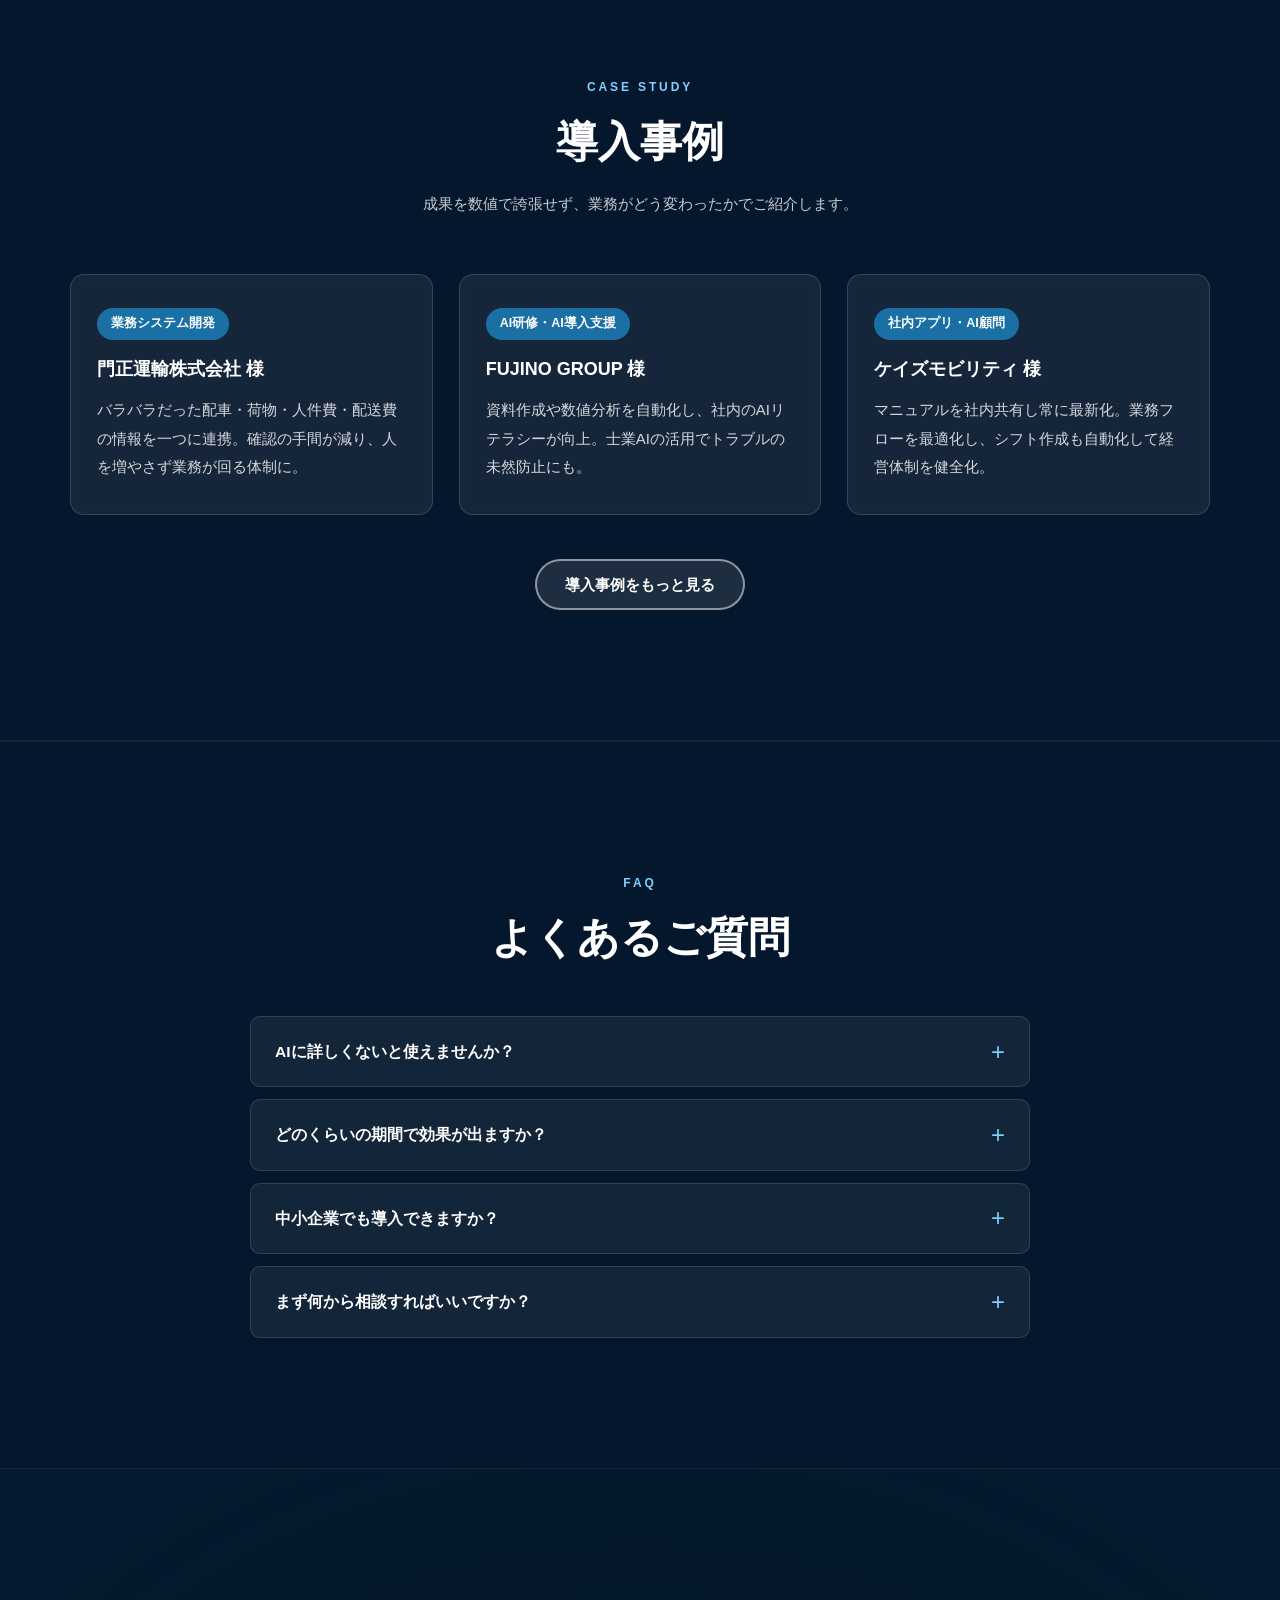
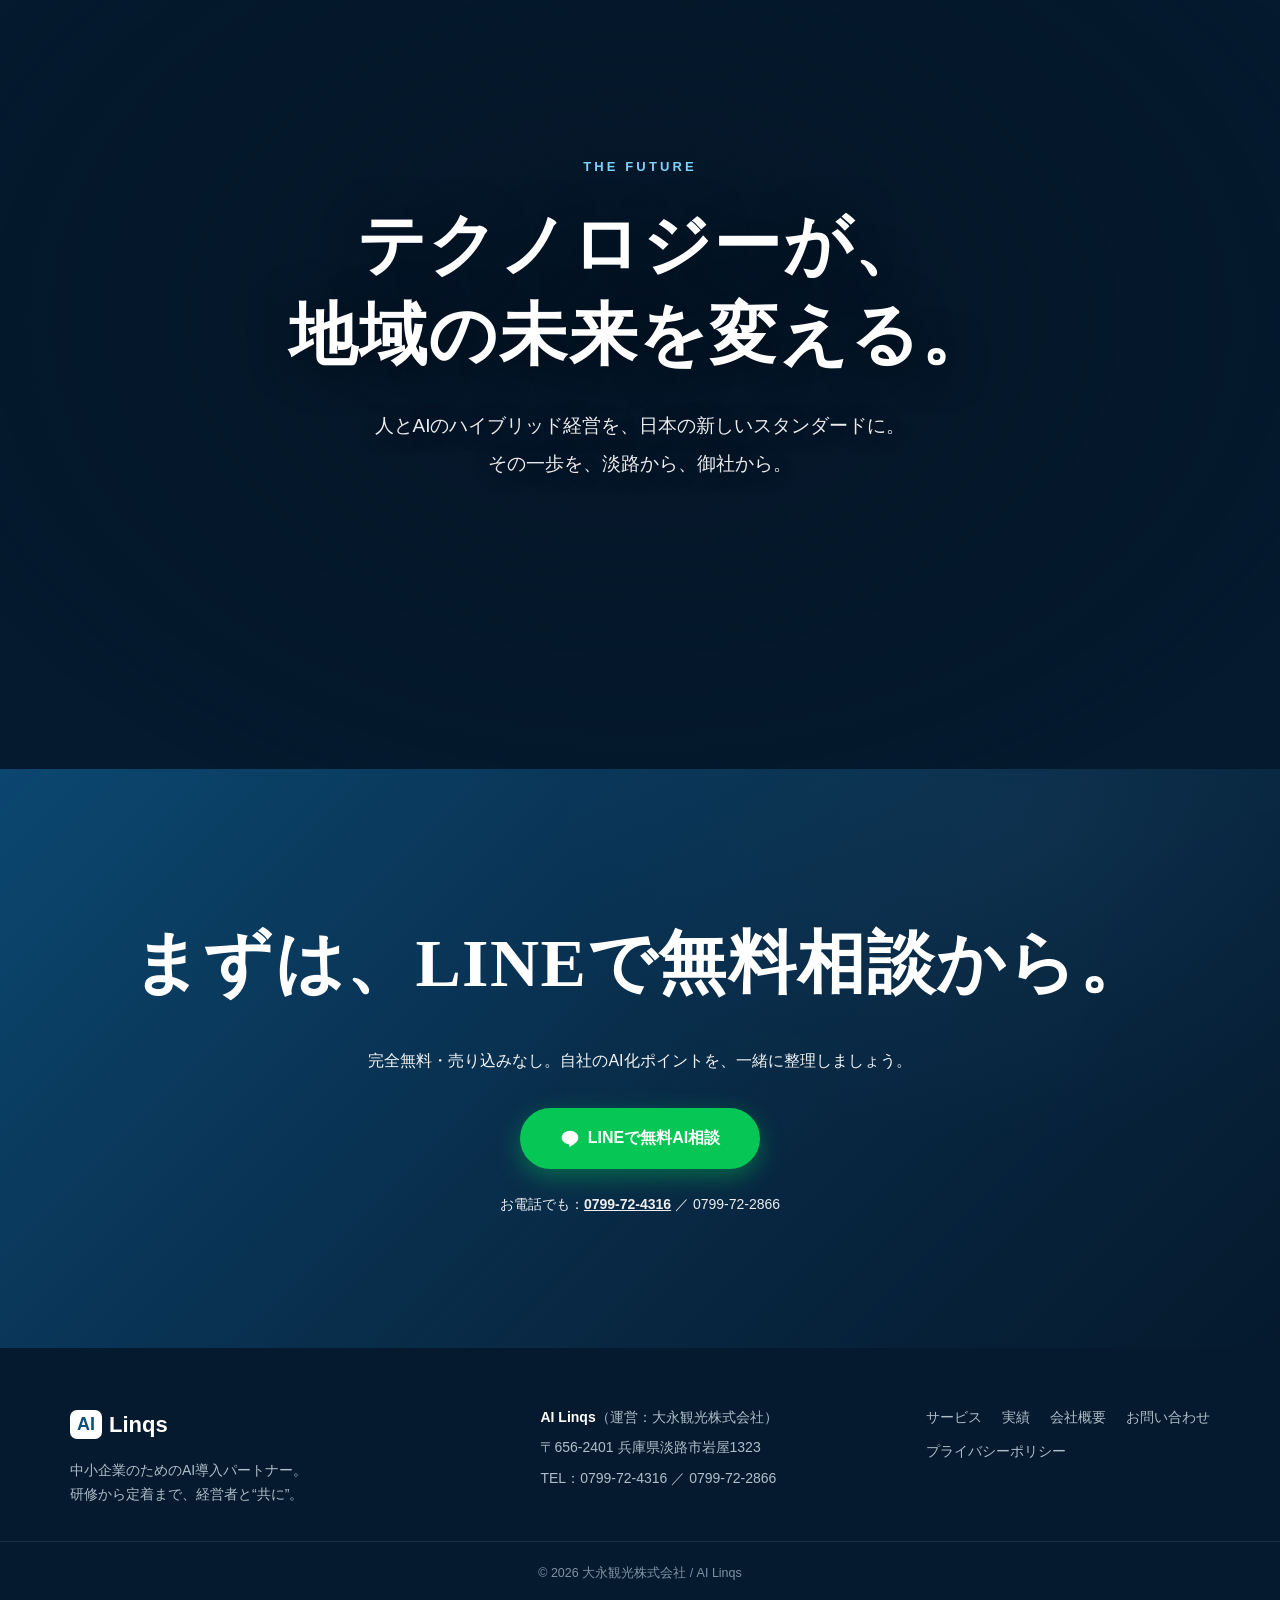
==== commit f0da2a67: "Add files via upload" ====
--- a/index.html
+++ b/index.html
@@ -12,7 +12,7 @@
 <link rel="preconnect" href="https://fonts.googleapis.com">
 <link rel="preconnect" href="https://fonts.gstatic.com" crossorigin>
 <link href="https://fonts.googleapis.com/css2?family=Noto+Sans+JP:wght@400;500;700;900&family=Shippori+Mincho+B1:wght@500;600;700&display=swap" rel="stylesheet">
-<link rel="stylesheet" href="css/style.css">
+<link rel="stylesheet" href="css/style.css?v=20260622a">
 </head>
 <body>
 
@@ -182,18 +182,18 @@
     </div>
   </section>
 
-  <!-- ============ 活用イメージ ============ -->
-  <!-- [要確認] 実在クライアントの成果数値は未確定のため数字は記載しない。画像は仮（写真が入ります）。 -->
+  <!-- ============ 導入事例 ============ -->
   <section class="section cases" id="cases">
     <div class="container">
-      <p class="section__eyebrow reveal">CASES</p>
-      <h2 class="section__title reveal">こんな現場の課題に向き合っています</h2>
-      <div class="cards cards--3">
-        <article class="card ccard reveal"><div class="ccard__media imgph" aria-label="写真が入ります"><span>写真が入ります</span></div><div class="ccard__body"><div class="ccard__industry">建設・土木業</div><h3 class="card__title">日報・写真報告・承認依頼の集約</h3><p>現場ごとにバラバラだった報告を一本化。確認のために事務所へ戻る手間を減らす方向へ。</p></div></article>
-        <article class="card ccard reveal" data-delay="1"><div class="ccard__media imgph" aria-label="写真が入ります"><span>写真が入ります</span></div><div class="ccard__body"><div class="ccard__industry">運送・物流業</div><h3 class="card__title">配車補助・暗黙知の標準化</h3><p>ベテランの頭の中にあった配車の判断を、誰でも扱える形に。属人化をほどきます。</p></div></article>
-        <article class="card ccard reveal" data-delay="2"><div class="ccard__media imgph" aria-label="写真が入ります"><span>写真が入ります</span></div><div class="ccard__body"><div class="ccard__industry">多拠点企業</div><h3 class="card__title">承認フローの再設計</h3><p>社長への確認集中を解消し、現場で判断が回る仕組みへ。意思決定のスピードを上げます。</p></div></article>
-      </div>
-      <div class="cases__more reveal"><a href="contact.html" class="btn btn--glass">自社の課題を相談してみる</a></div>
+      <p class="section__eyebrow reveal">CASE STUDY</p>
+      <h2 class="section__title reveal">導入事例</h2>
+      <p class="section__sub reveal">成果を数値で誇張せず、業務がどう変わったかでご紹介します。</p>
+      <div class="cards cards--3">
+        <article class="card reveal"><div class="ccard__industry">業務システム開発</div><h3 class="card__title">門正運輸株式会社 様</h3><p>バラバラだった配車・荷物・人件費・配送費の情報を一つに連携。確認の手間が減り、人を増やさず業務が回る体制に。</p></article>
+        <article class="card reveal" data-delay="1"><div class="ccard__industry">AI研修・AI導入支援</div><h3 class="card__title">FUJINO GROUP 様</h3><p>資料作成や数値分析を自動化し、社内のAIリテラシーが向上。士業AIの活用でトラブルの未然防止にも。</p></article>
+        <article class="card reveal" data-delay="2"><div class="ccard__industry">社内アプリ・AI顧問</div><h3 class="card__title">ケイズモビリティ 様</h3><p>マニュアルを社内共有し常に最新化。業務フローを最適化し、シフト作成も自動化して経営体制を健全化。</p></article>
+      </div>
+      <div class="cases__more reveal"><a href="cases.html" class="btn btn--glass">導入事例をもっと見る</a></div>
     </div>
   </section>
 
@@ -262,6 +262,6 @@
   <p class="footer__copy">&copy; 2026 大永観光株式会社 / AI Linqs</p>
 </footer>
 
-<script src="js/main.js"></script>
+<script src="js/main.js?v=20260622a"></script>
 </body>
 </html>
--- a/css/style.css
+++ b/css/style.css
@@ -0,0 +1,302 @@
+/* ============================================================
+   AI Linqs  style.css  ── 没入型シネマティック（ビジュアル全振り）
+   背景“世界”レイヤー＝4シーンをスクロールでクロスフェード＋強モーション
+   コンテンツはダークガラスで世界の上に浮かぶ／見せ場(interlude)は全画面
+   ============================================================ */
+
+:root{
+  --c-navy:#0D4F7C;
+  --c-navy-d:#08263f;
+  --c-navy-dd:#051a2e;
+  --c-blue:#1A6FA4;
+  --c-sky:#7fd0ff;
+  --c-line:#06C755;
+  --c-line-d:#05b34c;
+
+  --radius:14px;
+  --radius-s:10px;
+  --shadow:0 18px 50px rgba(0,0,0,.35);
+
+  --maxw:1140px;
+  --gap:26px;
+
+  --fs-h2:clamp(26px,4.2vw,42px);
+  --fs-display:clamp(32px,6.4vw,68px);
+
+  --font:"Noto Sans JP",-apple-system,BlinkMacSystemFont,"Segoe UI","Hiragino Sans","Meiryo",sans-serif;
+  --font-serif:"Shippori Mincho B1","Noto Serif JP",serif;
+  --ease:cubic-bezier(.22,.61,.36,1);
+}
+
+*{box-sizing:border-box;margin:0;padding:0}
+html{scroll-behavior:smooth;scroll-padding-top:70px;background:var(--c-navy-dd)}
+body{font-family:var(--font);color:#fff;background:transparent;line-height:1.9;font-size:16px;-webkit-font-smoothing:antialiased;overflow-x:hidden}
+img{max-width:100%;height:auto;display:block}
+a{color:inherit;text-decoration:none}
+ul,ol{list-style:none}
+
+.container{width:min(var(--maxw),90%);margin-inline:auto;position:relative;z-index:2}
+.container--narrow{width:min(780px,90%)}
+.pc-only{display:none}
+.display{font-family:var(--font-serif);font-weight:600;letter-spacing:.02em}
+
+/* ---------- 背景“世界”：4シーンをスクロールでクロスフェード ---------- */
+.world{position:fixed;inset:0;z-index:-1;overflow:hidden;background:var(--c-navy-dd);will-change:transform}
+.scene{position:absolute;inset:-12%;background-size:cover;background-position:center;opacity:0;will-change:transform,opacity;transition:opacity .5s linear;backface-visibility:hidden}
+.scene--1{background-image:url("../assets/bg-tech.jpg");opacity:1;animation:kb1 18s ease-in-out infinite alternate}
+.scene--2{background-image:url("../assets/bg-people.jpg");animation:kb2 20s ease-in-out infinite alternate}
+.scene--3{background-image:url("../assets/bg-connect.jpg");animation:kb3 19s ease-in-out infinite alternate}
+.scene--4{background-image:url("../assets/bg-city.jpg");animation:kb4 22s ease-in-out infinite alternate}
+/* 写真を活かすため暗幕は軽め。可読性はテキスト周りのスクリムで個別に確保 */
+.world__grain{position:absolute;inset:0;background:linear-gradient(180deg,rgba(4,18,34,.22),rgba(5,22,40,.34)),radial-gradient(130% 95% at 50% 0%,transparent 48%,rgba(2,12,24,.5) 100%)}
+/* 映像が流れるような大きめKen Burns（パン＋ズーム） */
+@keyframes kb1{0%{transform:scale(1.05) translate(0%,0%)}100%{transform:scale(1.40) translate(-6%,-5%)}}
+@keyframes kb2{0%{transform:scale(1.10) translate(4%,2%)}100%{transform:scale(1.42) translate(-5%,-6%)}}
+@keyframes kb3{0%{transform:scale(1.08) translate(-4%,2%)}100%{transform:scale(1.40) translate(6%,-4%)}}
+@keyframes kb4{0%{transform:scale(1.12) translate(4%,-2%)}100%{transform:scale(1.44) translate(-6%,4%)}}
+
+main{position:relative;z-index:1}
+
+/* ---------- ボタン ---------- */
+.btn{display:inline-flex;align-items:center;justify-content:center;gap:8px;padding:14px 28px;border-radius:999px;font-weight:700;font-size:15px;line-height:1.3;text-align:center;cursor:pointer;border:2px solid transparent;transition:transform .18s var(--ease),box-shadow .18s,background .18s}
+.btn--lg{padding:18px 38px;font-size:16px}
+.btn--line{background:var(--c-line);color:#fff;box-shadow:0 8px 24px rgba(6,199,85,.4)}
+.btn--line:hover{background:var(--c-line-d);transform:translateY(-2px);box-shadow:0 14px 32px rgba(6,199,85,.5)}
+.btn--glass{background:rgba(255,255,255,.10);color:#fff;border-color:rgba(255,255,255,.5);backdrop-filter:blur(6px)}
+.btn--glass:hover{background:rgba(255,255,255,.2);transform:translateY(-2px)}
+.icon-line{width:20px;height:20px;flex-shrink:0}
+
+/* ---------- ヘッダー ---------- */
+.header{position:fixed;inset:0 0 auto 0;z-index:100;transition:background .3s,box-shadow .3s,border-color .3s;border-bottom:1px solid transparent}
+.header__inner{width:min(var(--maxw),94%);margin-inline:auto;height:70px;display:flex;align-items:center;justify-content:space-between}
+.header.is-scrolled{background:rgba(7,22,40,.72);backdrop-filter:blur(12px);border-bottom-color:rgba(255,255,255,.1)}
+.logo{display:inline-flex;align-items:center;gap:2px;font-weight:900;font-size:22px}
+.logo__mark{background:#fff;color:var(--c-navy);border-radius:7px;padding:2px 7px;margin-right:5px;font-size:18px;line-height:1.4}
+.logo__text{color:#fff}
+.gnav{display:flex;align-items:center;gap:26px}
+.gnav__list{display:flex;gap:24px}
+.gnav__list a{font-size:15px;font-weight:500;color:rgba(255,255,255,.92);position:relative;padding:4px 0}
+.gnav__list a::after{content:"";position:absolute;left:0;bottom:-2px;width:0;height:2px;background:var(--c-sky);transition:width .25s}
+.gnav__list a:hover::after{width:100%}
+.gnav__cta{padding:9px 18px;font-size:14px}
+.hamburger{display:none;flex-direction:column;justify-content:center;gap:5px;width:44px;height:44px;background:none;border:none;cursor:pointer;z-index:101}
+.hamburger span{display:block;width:24px;height:2px;background:#fff;margin-inline:auto;transition:.25s}
+.hamburger.is-open span:nth-child(1){transform:translateY(7px) rotate(45deg)}
+.hamburger.is-open span:nth-child(2){opacity:0}
+.hamburger.is-open span:nth-child(3){transform:translateY(-7px) rotate(-45deg)}
+
+/* ---------- ヒーロー ---------- */
+.hero{position:relative;min-height:100svh;display:flex;align-items:center;overflow:hidden;background:transparent}
+.hero__scrim{position:absolute;inset:0;background:linear-gradient(105deg,rgba(4,20,38,.72) 0%,rgba(4,20,38,.4) 45%,rgba(4,20,38,.08) 72%,transparent 100%),linear-gradient(0deg,rgba(4,20,38,.6),transparent 42%)}
+.hero__inner{width:min(var(--maxw),90%);margin-inline:auto;position:relative;z-index:3;padding:120px 0 100px}
+.hero__eyebrow{display:inline-block;font-size:13px;font-weight:700;letter-spacing:.18em;color:var(--c-sky);border:1px solid rgba(127,208,255,.4);padding:7px 18px;border-radius:999px;margin-bottom:28px}
+.hero__title{font-family:var(--font-serif);font-weight:600;font-size:var(--fs-display);line-height:1.3;letter-spacing:.03em;text-shadow:0 4px 40px rgba(0,0,0,.4)}
+.hero__title .line{display:block}
+.hero__title .accent{color:var(--c-sky)}
+.hero__lead{margin-top:28px;max-width:650px;font-size:clamp(15px,2.1vw,18px);color:rgba(255,255,255,.92);text-shadow:0 2px 16px rgba(0,0,0,.4)}
+.hero__cta{display:flex;gap:14px;flex-wrap:wrap;margin-top:40px}
+.hero__assure{display:flex;gap:8px 22px;flex-wrap:wrap;margin-top:26px}
+.hero__assure li{position:relative;padding-left:24px;font-size:14px;font-weight:500;color:rgba(255,255,255,.92)}
+.hero__assure li::before{content:"";position:absolute;left:0;top:50%;transform:translateY(-50%);width:16px;height:16px;border-radius:50%;background:var(--c-sky) url("data:image/svg+xml,%3Csvg xmlns='http://www.w3.org/2000/svg' viewBox='0 0 24 24' fill='%23072f4f'%3E%3Cpath d='M9 16.2 4.8 12l-1.4 1.4L9 19 21 7l-1.4-1.4z'/%3E%3C/svg%3E") center/11px no-repeat}
+.hero__scroll{position:absolute;left:50%;bottom:26px;transform:translateX(-50%);z-index:3;color:rgba(255,255,255,.75);font-size:11px;letter-spacing:.2em;display:flex;flex-direction:column;align-items:center;gap:8px}
+.hero__scroll span{width:1px;height:46px;background:linear-gradient(rgba(255,255,255,.75),rgba(255,255,255,0));animation:scrolldot 1.8s var(--ease) infinite}
+@keyframes scrolldot{0%{transform:scaleY(0);transform-origin:top}45%{transform:scaleY(1);transform-origin:top}55%{transform:scaleY(1);transform-origin:bottom}100%{transform:scaleY(0);transform-origin:bottom}}
+
+/* ---------- 見せ場（interlude：全画面・背景の主役） ---------- */
+.interlude{position:relative;min-height:100vh;display:flex;align-items:center;justify-content:center;text-align:center;padding:120px 6vw}
+.interlude::before{content:"";position:absolute;inset:0;background:radial-gradient(60% 60% at 50% 50%,rgba(4,18,34,.6),rgba(4,18,34,.15) 70%,transparent)}
+.interlude__inner{position:relative;z-index:2;max-width:900px}
+.interlude__eyebrow{font-size:13px;font-weight:700;letter-spacing:.24em;color:var(--c-sky);margin-bottom:22px}
+.interlude__title{font-size:var(--fs-display);line-height:1.32;text-shadow:0 4px 40px rgba(0,0,0,.5)}
+.interlude__lead{margin-top:26px;font-size:clamp(15px,2.2vw,19px);line-height:2;color:rgba(255,255,255,.92);text-shadow:0 2px 18px rgba(0,0,0,.5)}
+
+/* ---------- セクション共通（ダークガラス） ---------- */
+.section{position:relative;padding:130px 0;background:rgba(7,24,44,.62);backdrop-filter:blur(7px);border-top:1px solid rgba(255,255,255,.06);border-bottom:1px solid rgba(255,255,255,.06)}
+.section__eyebrow{text-align:center;color:var(--c-sky);font-weight:700;font-size:12px;letter-spacing:.24em;margin-bottom:14px}
+.section__title{text-align:center;font-size:var(--fs-h2);font-weight:900;line-height:1.4;color:#fff}
+.section__title.display{font-weight:600}
+.section__sub{text-align:center;color:rgba(255,255,255,.78);margin:18px auto 0;max-width:640px;font-size:15px}
+
+/* ---------- カード（ガラス） ---------- */
+.cards{display:grid;gap:var(--gap);margin-top:56px}
+.cards--3{grid-template-columns:1fr}
+.cards--4{grid-template-columns:1fr}
+.card{background:rgba(255,255,255,.07);border:1px solid rgba(255,255,255,.14);border-radius:var(--radius);padding:32px 26px;backdrop-filter:blur(6px);transition:transform .2s var(--ease),background .2s,box-shadow .2s}
+.card:hover{transform:translateY(-6px);background:rgba(255,255,255,.12);box-shadow:var(--shadow)}
+.card__title{font-size:18px;font-weight:700;color:#fff;margin-bottom:10px}
+.card p{font-size:15px;color:rgba(255,255,255,.82)}
+.card strong{color:var(--c-sky)}
+.card__icon{width:56px;height:56px;margin-bottom:18px;border-radius:14px;background:rgba(127,208,255,.16);display:grid;place-items:center;color:var(--c-sky)}
+.card__icon svg{width:30px;height:30px}
+
+.pcard__no{font-family:var(--font-serif);font-size:36px;font-weight:700;color:rgba(127,208,255,.5);line-height:1;margin-bottom:8px}
+.tcard{border-top:3px solid var(--c-sky)}
+
+/* サービスタイル */
+.svc-tile{display:flex;flex-direction:column}
+.svc-tile__tag{align-self:flex-start;font-size:11.5px;font-weight:700;color:var(--c-sky);background:rgba(127,208,255,.16);padding:4px 12px;border-radius:999px;margin-bottom:16px}
+.svc-tile h3{font-size:18px;font-weight:800;color:#fff;line-height:1.4;margin-bottom:10px}
+.svc-tile p{font-size:14px;color:rgba(255,255,255,.82);flex:1}
+.svc-tile__more{margin-top:18px;font-size:14px;font-weight:700;color:var(--c-sky);display:inline-flex;align-items:center;gap:5px}
+.svc-tile__more::after{content:"→";transition:transform .18s}
+.svc-tile:hover .svc-tile__more::after{transform:translateX(4px)}
+.service__note{margin-top:40px;text-align:center;font-size:15px;color:rgba(255,255,255,.9);background:rgba(255,255,255,.06);border:1px solid rgba(255,255,255,.12);border-radius:var(--radius);padding:24px 26px}
+.service__note .muted{display:block;font-size:13px;color:rgba(255,255,255,.6);margin-top:4px}
+
+/* 導入の流れ */
+.steps{display:grid;gap:20px;margin-top:56px}
+.step__no{font-size:12.5px;font-weight:800;letter-spacing:.06em;color:#fff;background:var(--c-blue);display:inline-block;padding:4px 13px;border-radius:999px;margin-bottom:12px}
+
+/* 事例 */
+.ccard{padding:0;overflow:hidden}
+.imgph{position:relative;aspect-ratio:16/10;background:linear-gradient(135deg,#16456e 0%,#1d5887 50%,#123a5e 100%);display:grid;place-items:center;overflow:hidden}
+.imgph::before{content:"";position:absolute;inset:0;background:radial-gradient(circle at 30% 30%,rgba(127,208,255,.25),transparent 60%)}
+.imgph span{position:relative;font-size:13px;font-weight:700;color:rgba(255,255,255,.7);letter-spacing:.08em;border:1.5px dashed rgba(255,255,255,.4);padding:6px 16px;border-radius:999px}
+.ccard__body{padding:22px 24px 26px}
+.ccard__industry{display:inline-block;background:var(--c-blue);color:#fff;font-size:12.5px;font-weight:700;padding:4px 14px;border-radius:999px;margin-bottom:12px}
+.cases__more{text-align:center;margin-top:44px}
+
+/* FAQ */
+.faq__list{margin-top:48px;display:grid;gap:12px}
+.faq__item{background:rgba(255,255,255,.06);border:1px solid rgba(255,255,255,.13);border-radius:var(--radius-s);overflow:hidden}
+.faq__item summary{list-style:none;cursor:pointer;padding:20px 54px 20px 24px;font-weight:700;color:#fff;position:relative;font-size:15.5px}
+.faq__item summary::-webkit-details-marker{display:none}
+.faq__item summary::after{content:"+";position:absolute;right:24px;top:50%;transform:translateY(-50%);font-size:24px;font-weight:400;color:var(--c-sky);transition:transform .2s}
+.faq__item[open] summary::after{transform:translateY(-50%) rotate(45deg)}
+.faq__a{padding:0 24px 22px}
+.faq__a p{font-size:15px;color:rgba(255,255,255,.82)}
+
+/* 締めCTA */
+.cta-banner{position:relative;overflow:hidden;padding:130px 0;text-align:center;background:transparent}
+.cta-banner__scrim{position:absolute;inset:0;background:linear-gradient(135deg,rgba(13,79,124,.85),rgba(10,44,73,.8) 60%,rgba(5,26,46,.92)),radial-gradient(60% 90% at 80% 10%,rgba(127,208,255,.22),transparent 60%)}
+.cta-banner__inner{position:relative;z-index:2}
+.cta-banner__title{font-size:var(--fs-display);color:#fff}
+.cta-banner__lead{margin:18px auto 0;max-width:560px;font-size:16px;color:rgba(255,255,255,.95)}
+.cta-banner .btn{margin-top:32px}
+.cta-banner__tel{margin-top:22px;font-size:14px;color:rgba(255,255,255,.92)}
+.cta-banner__tel a{font-weight:700;text-decoration:underline}
+
+/* フッター */
+.footer{position:relative;z-index:1;background:var(--c-navy-dd);color:#aebeca;padding:56px 0 0;font-size:14px}
+.footer__inner{display:grid;gap:30px;padding-bottom:34px}
+.footer .logo__mark{background:#fff;color:var(--c-navy)}
+.footer__desc{margin-top:14px;line-height:1.7}
+.footer__info p{margin-bottom:4px}
+.footer__info strong{color:#fff}
+.footer__nav ul{display:flex;flex-wrap:wrap;gap:8px 20px}
+.footer__nav a:hover{color:#fff;text-decoration:underline}
+.footer__copy{text-align:center;border-top:1px solid rgba(255,255,255,.1);padding:20px;font-size:12.5px;color:#7e93a4}
+
+/* ---------- スクロールリビール ---------- */
+.reveal{opacity:0;transform:translateY(30px);transition:opacity .8s var(--ease),transform .8s var(--ease)}
+.reveal.is-visible{opacity:1;transform:none}
+.reveal[data-delay="1"]{transition-delay:.10s}
+.reveal[data-delay="2"]{transition-delay:.20s}
+.reveal[data-delay="3"]{transition-delay:.30s}
+.reveal[data-delay="4"]{transition-delay:.40s}
+
+/* ============================================================
+   サブページ用コンポーネント
+   ============================================================ */
+/* ページヒーロー（下層ページの見出し） */
+.page-hero{position:relative;min-height:56vh;display:flex;align-items:flex-end;overflow:hidden;background:transparent;padding:120px 0 56px}
+.page-hero__scrim{position:absolute;inset:0;background:linear-gradient(180deg,rgba(4,20,38,.28),rgba(4,20,38,.58)),linear-gradient(105deg,rgba(4,20,38,.62),rgba(4,20,38,.12) 64%,transparent)}
+.page-hero__inner{position:relative;z-index:3;width:min(var(--maxw),90%);margin-inline:auto}
+.breadcrumb{font-size:12.5px;color:rgba(255,255,255,.7);letter-spacing:.04em;margin-bottom:14px}
+.breadcrumb a:hover{color:#fff;text-decoration:underline}
+.breadcrumb span{margin:0 8px;opacity:.6}
+.page-hero__eyebrow{font-size:12px;font-weight:700;letter-spacing:.24em;color:var(--c-sky);margin-bottom:10px}
+.page-hero__title{font-family:var(--font-serif);font-weight:600;font-size:clamp(30px,5.4vw,54px);line-height:1.25;color:#fff;text-shadow:0 4px 30px rgba(0,0,0,.4)}
+.page-hero__lead{margin-top:18px;max-width:680px;font-size:16px;color:rgba(255,255,255,.9)}
+
+/* セクション見出しの左寄せ版 */
+.section--left .section__eyebrow,.section--left .section__title,.section--left .section__sub{text-align:left;margin-left:0}
+.section--left .section__sub{margin-left:0}
+
+/* 散文（プライバシーポリシー等） */
+.prose{max-width:820px;margin-inline:auto;color:rgba(255,255,255,.86)}
+.prose h2{font-size:20px;color:#fff;margin:36px 0 12px;font-weight:700;border-left:3px solid var(--c-sky);padding-left:12px}
+.prose h2:first-child{margin-top:0}
+.prose p{margin-bottom:14px;font-size:15px}
+.prose ul{margin:0 0 14px;padding-left:0}
+.prose ul li{position:relative;padding-left:20px;margin-bottom:8px;font-size:15px}
+.prose ul li::before{content:"";position:absolute;left:2px;top:.7em;width:6px;height:6px;border-radius:50%;background:var(--c-sky)}
+.prose .updated{margin-top:32px;font-size:13px;color:rgba(255,255,255,.6)}
+
+/* 会社情報テーブル */
+.info-table{width:100%;border-collapse:collapse;margin-top:8px;background:rgba(255,255,255,.05);border:1px solid rgba(255,255,255,.12);border-radius:var(--radius);overflow:hidden}
+.info-table th,.info-table td{text-align:left;padding:16px 20px;border-bottom:1px solid rgba(255,255,255,.1);font-size:15px;vertical-align:top}
+.info-table tr:last-child th,.info-table tr:last-child td{border-bottom:none}
+.info-table th{width:34%;color:var(--c-sky);font-weight:700;background:rgba(127,208,255,.06)}
+.info-table td{color:rgba(255,255,255,.9)}
+
+/* 代表メッセージ */
+.rep{display:grid;gap:30px;margin-top:44px;align-items:start}
+.rep__photo{aspect-ratio:3/4;border-radius:var(--radius);background:linear-gradient(135deg,#16456e,#123a5e);display:grid;place-items:center;border:1px solid rgba(255,255,255,.12)}
+.rep__photo span{font-size:13px;color:rgba(255,255,255,.6);border:1.5px dashed rgba(255,255,255,.4);padding:6px 14px;border-radius:999px}
+.rep__body p{margin-bottom:14px;color:rgba(255,255,255,.88);font-size:15px}
+.rep__name{margin-top:18px;font-weight:700;color:#fff;font-size:16px}
+.rep__role{font-size:13px;color:var(--c-sky)}
+@media(min-width:760px){.rep{grid-template-columns:300px 1fr;gap:44px}}
+
+/* サービス詳細ブロック */
+.svc-block{margin-top:48px;padding-top:48px;border-top:1px solid rgba(255,255,255,.12)}
+.svc-block:first-of-type{border-top:none;margin-top:40px;padding-top:0}
+.svc-block__label{display:inline-block;font-size:12.5px;font-weight:700;color:var(--c-sky);background:rgba(127,208,255,.16);padding:5px 14px;border-radius:999px;margin-bottom:14px}
+.svc-block__title{font-size:clamp(22px,3.2vw,30px);font-weight:800;color:#fff;margin-bottom:8px;font-family:var(--font-serif);font-weight:600}
+.ba{display:grid;gap:16px;margin-top:24px}
+@media(min-width:680px){.ba{grid-template-columns:1fr auto 1fr;align-items:center}}
+.ba__col{background:rgba(255,255,255,.06);border:1px solid rgba(255,255,255,.13);border-radius:var(--radius);padding:22px}
+.ba__col h4{font-size:14px;color:var(--c-sky);margin-bottom:10px;font-weight:700}
+.ba__col ul li{position:relative;padding-left:18px;margin-bottom:8px;font-size:14.5px;color:rgba(255,255,255,.85)}
+.ba__col ul li::before{content:"";position:absolute;left:0;top:.7em;width:6px;height:6px;border-radius:50%;background:var(--c-sky)}
+.ba__arrow{text-align:center;color:var(--c-sky);font-size:26px;font-weight:700}
+.price-note{display:inline-flex;align-items:center;gap:8px;margin-top:18px;padding:10px 18px;border-radius:999px;background:rgba(127,208,255,.12);border:1px solid rgba(127,208,255,.3);color:#fff;font-size:14px;font-weight:700}
+
+/* 比較表 */
+.compare-wrap{margin-top:40px;overflow-x:auto;-webkit-overflow-scrolling:touch}
+.compare{width:100%;min-width:680px;border-collapse:collapse;background:rgba(255,255,255,.04);border-radius:var(--radius);overflow:hidden}
+.compare th,.compare td{padding:14px 16px;text-align:left;border-bottom:1px solid rgba(255,255,255,.1);font-size:14px}
+.compare thead th{background:rgba(127,208,255,.1);color:var(--c-sky);font-weight:700;white-space:nowrap}
+.compare td{color:rgba(255,255,255,.86)}
+.compare tbody th{color:#fff;font-weight:700;white-space:nowrap}
+
+/* LINEブロック（問い合わせ） */
+.line-block{margin-top:44px;background:rgba(6,199,85,.10);border:1px solid rgba(6,199,85,.35);border-radius:var(--radius);padding:40px 28px;text-align:center}
+.line-block__qr{width:160px;height:160px;margin:0 auto 22px;border-radius:14px;background:rgba(255,255,255,.92);display:grid;place-items:center;color:#5b6b78;font-size:12px;text-align:center;padding:10px}
+.line-block h3{font-size:20px;color:#fff;margin-bottom:8px}
+.line-block p{color:rgba(255,255,255,.85);font-size:15px;margin-bottom:20px}
+.contact-direct{margin-top:32px;display:grid;gap:14px}
+.contact-direct .card{padding:22px 24px}
+.contact-direct a{color:var(--c-sky);font-weight:700}
+
+/* 注記バナー */
+.notice{margin-top:28px;background:rgba(255,255,255,.06);border-left:3px solid var(--c-sky);border-radius:0 8px 8px 0;padding:16px 20px;font-size:14px;color:rgba(255,255,255,.82)}
+
+/* ============== レスポンシブ ============== */
+@media (min-width:600px){
+  .cards--3{grid-template-columns:repeat(3,1fr)}
+  .cards--4{grid-template-columns:repeat(2,1fr)}
+  .steps{grid-template-columns:repeat(2,1fr)}
+}
+@media (min-width:900px){
+  .pc-only{display:inline}
+  .cards--4{grid-template-columns:repeat(4,1fr)}
+  .steps{grid-template-columns:repeat(4,1fr)}
+  .footer__inner{grid-template-columns:1.5fr 1.2fr 1fr;gap:44px}
+}
+@media (max-width:899px){
+  .hamburger{display:flex}
+  .gnav{position:fixed;inset:70px 0 auto 0;background:rgba(7,22,40,.97);backdrop-filter:blur(12px);flex-direction:column;gap:0;box-shadow:0 12px 24px rgba(0,0,0,.3);transform:translateY(-135%);transition:transform .3s var(--ease);padding:8px 0 20px;max-height:calc(100vh - 70px);overflow:auto}
+  .gnav.is-open{transform:translateY(0)}
+  .gnav__list{flex-direction:column;gap:0;width:100%}
+  .gnav__list li{width:100%;border-bottom:1px solid rgba(255,255,255,.1)}
+  .gnav__list a{display:block;padding:15px 24px;font-size:16px}
+  .gnav__list a::after{display:none}
+  .gnav__cta{margin:16px 24px 0;width:calc(100% - 48px)}
+}
+@media (prefers-reduced-motion:reduce){
+  *{transition:none !important;animation:none !important;scroll-behavior:auto !important}
+  .reveal{opacity:1 !important;transform:none !important}
+  .scene{transition:opacity .3s linear !important}
+}
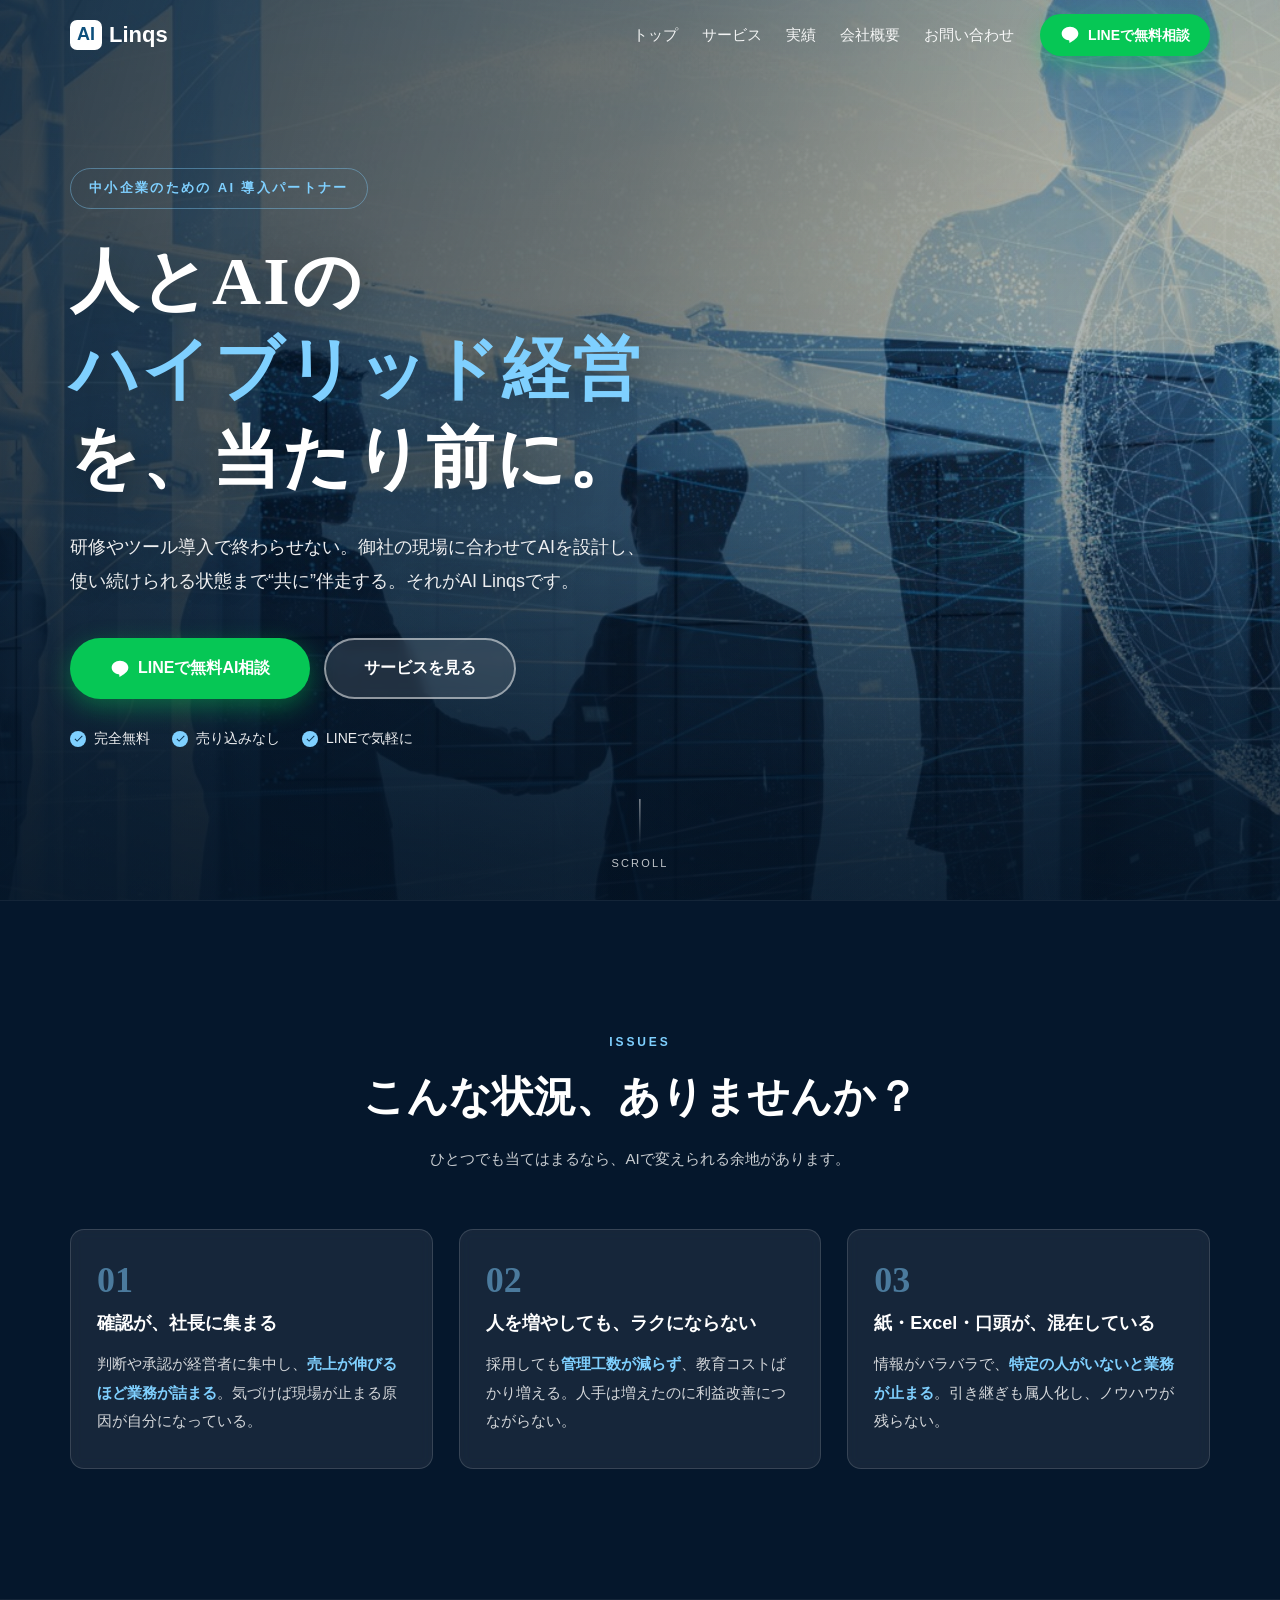
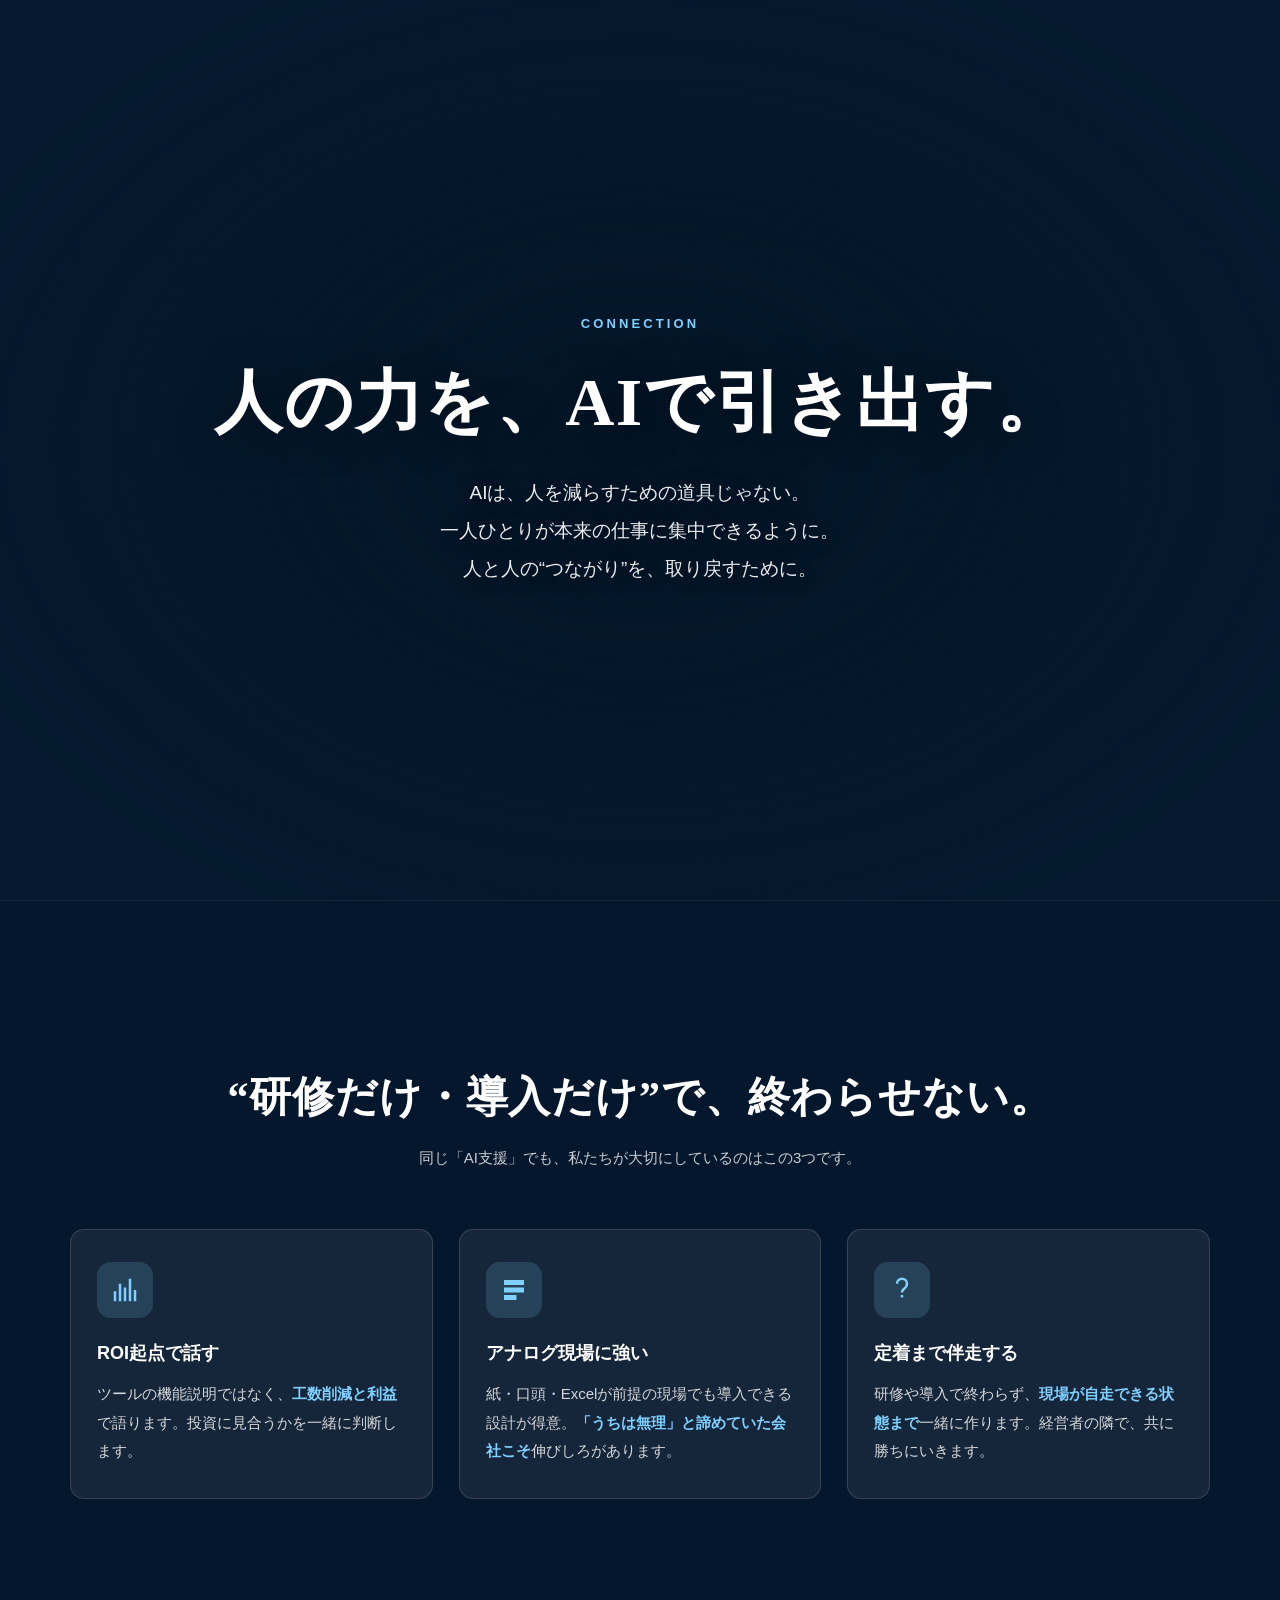
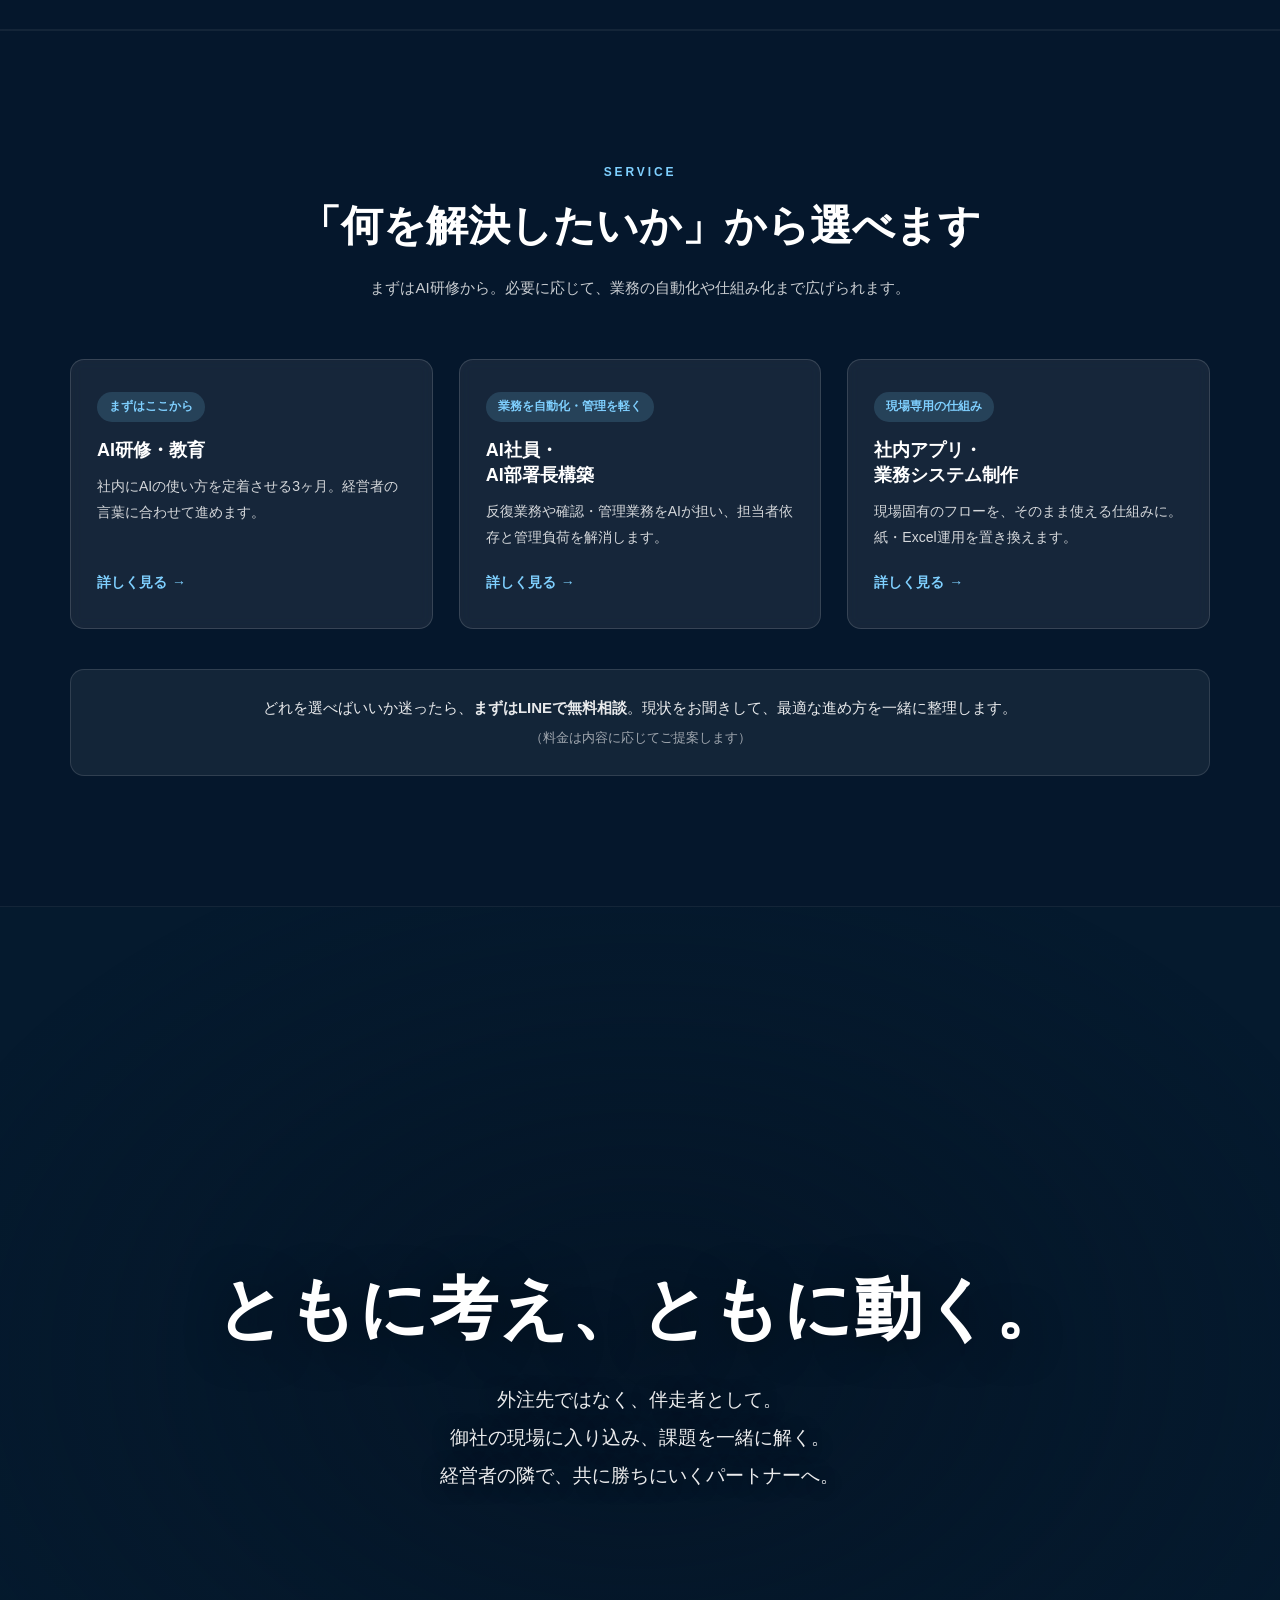
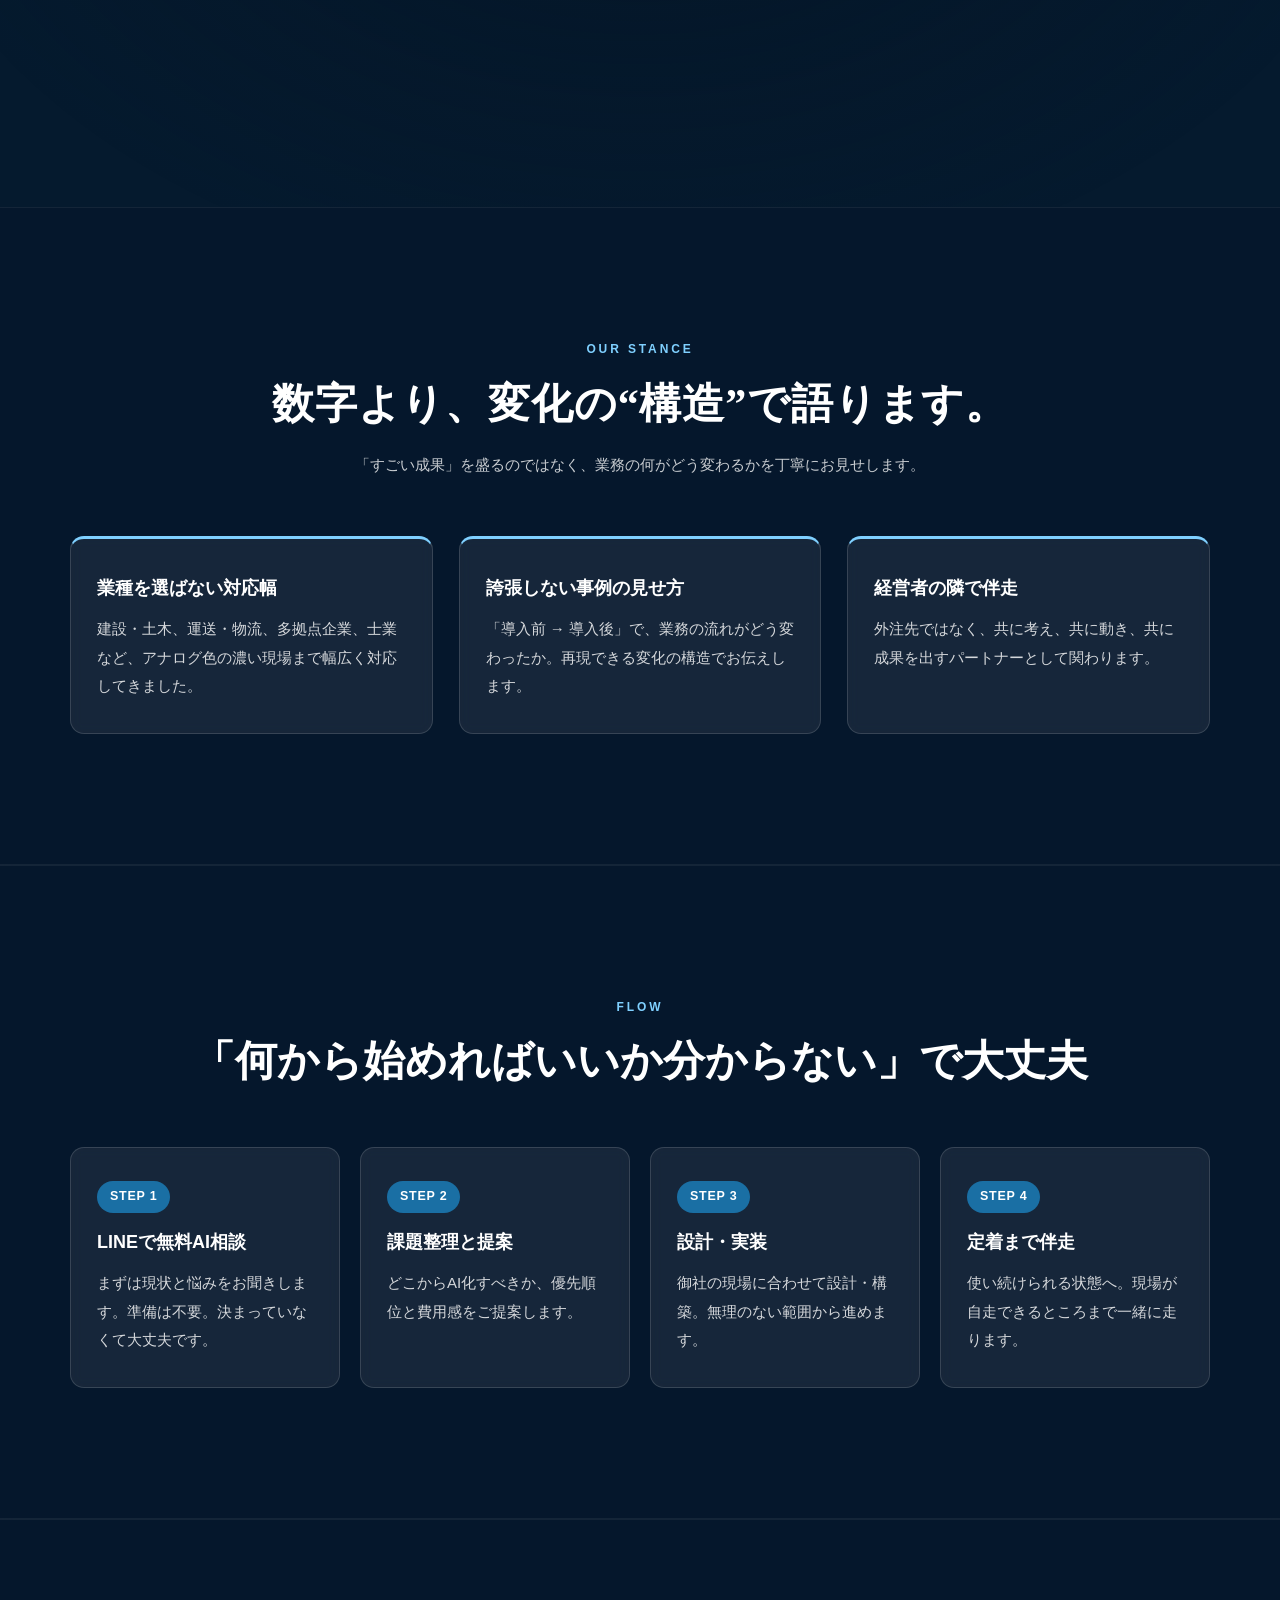
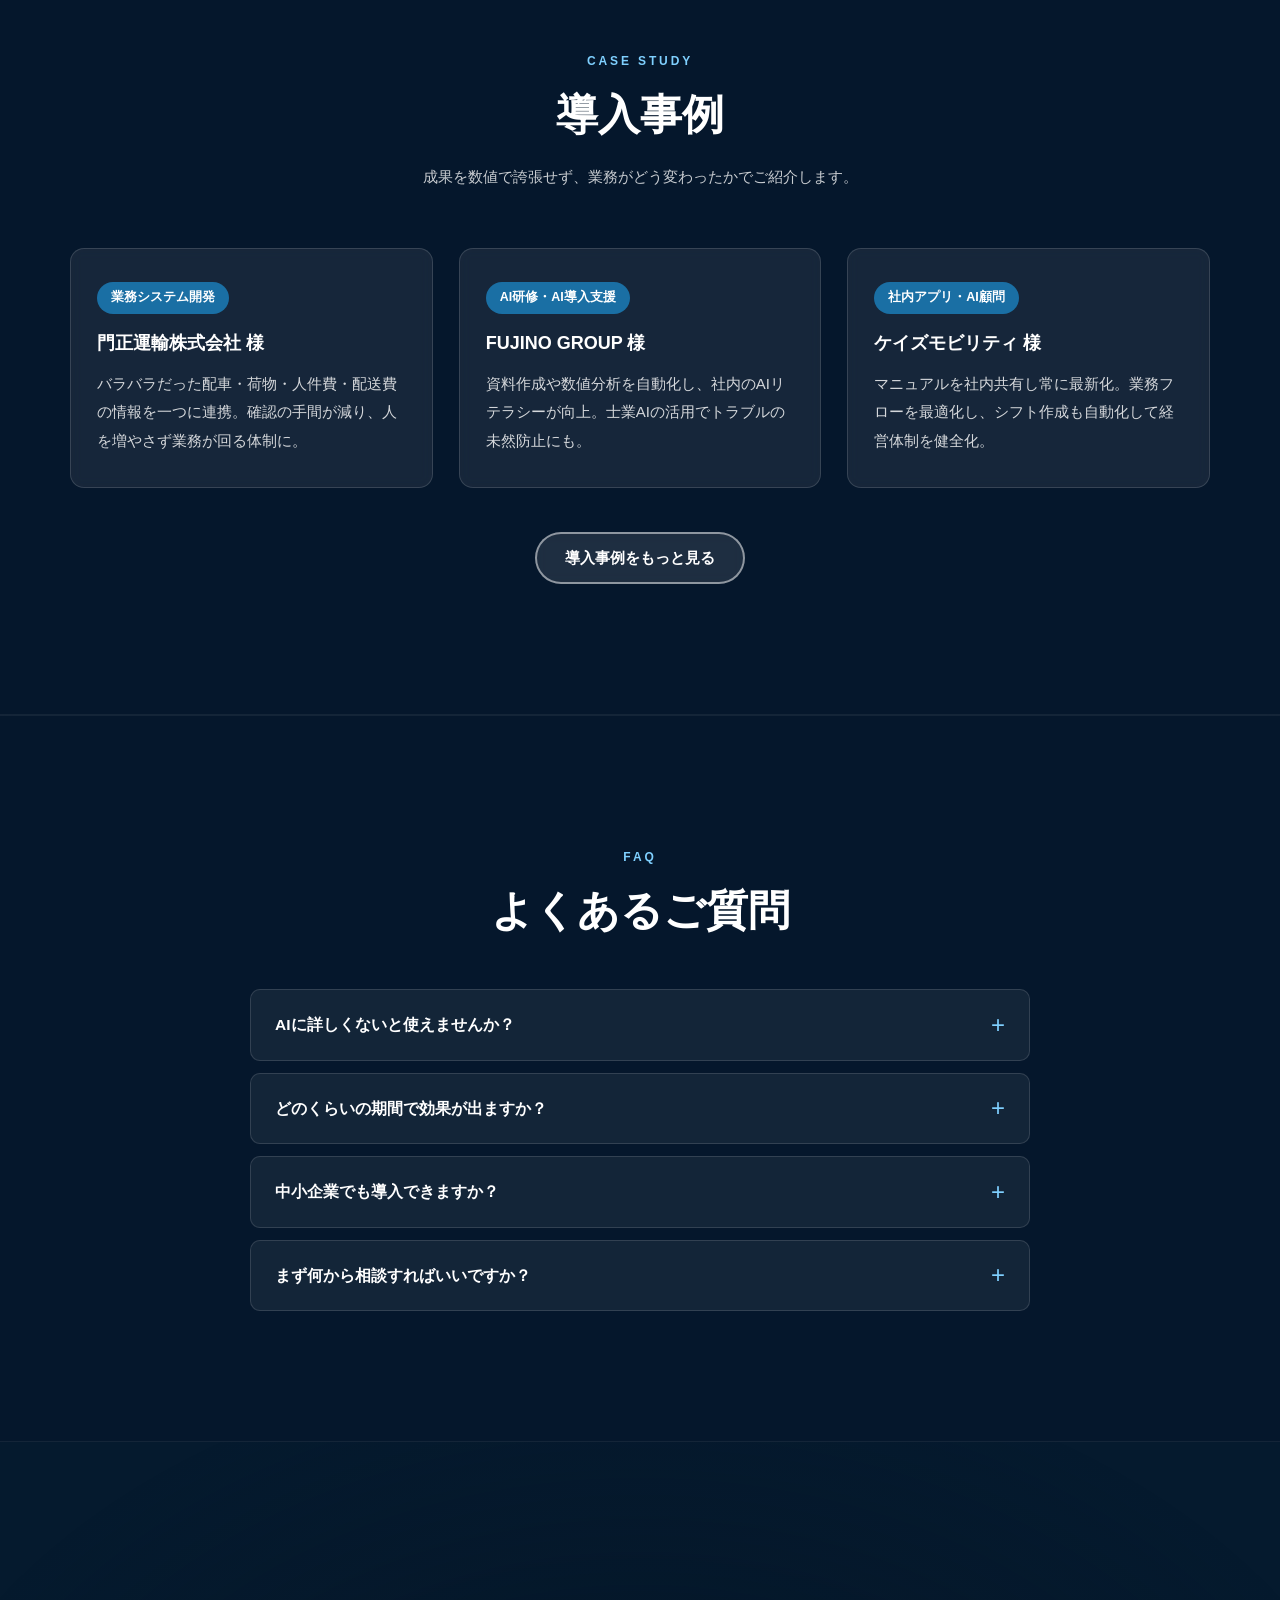
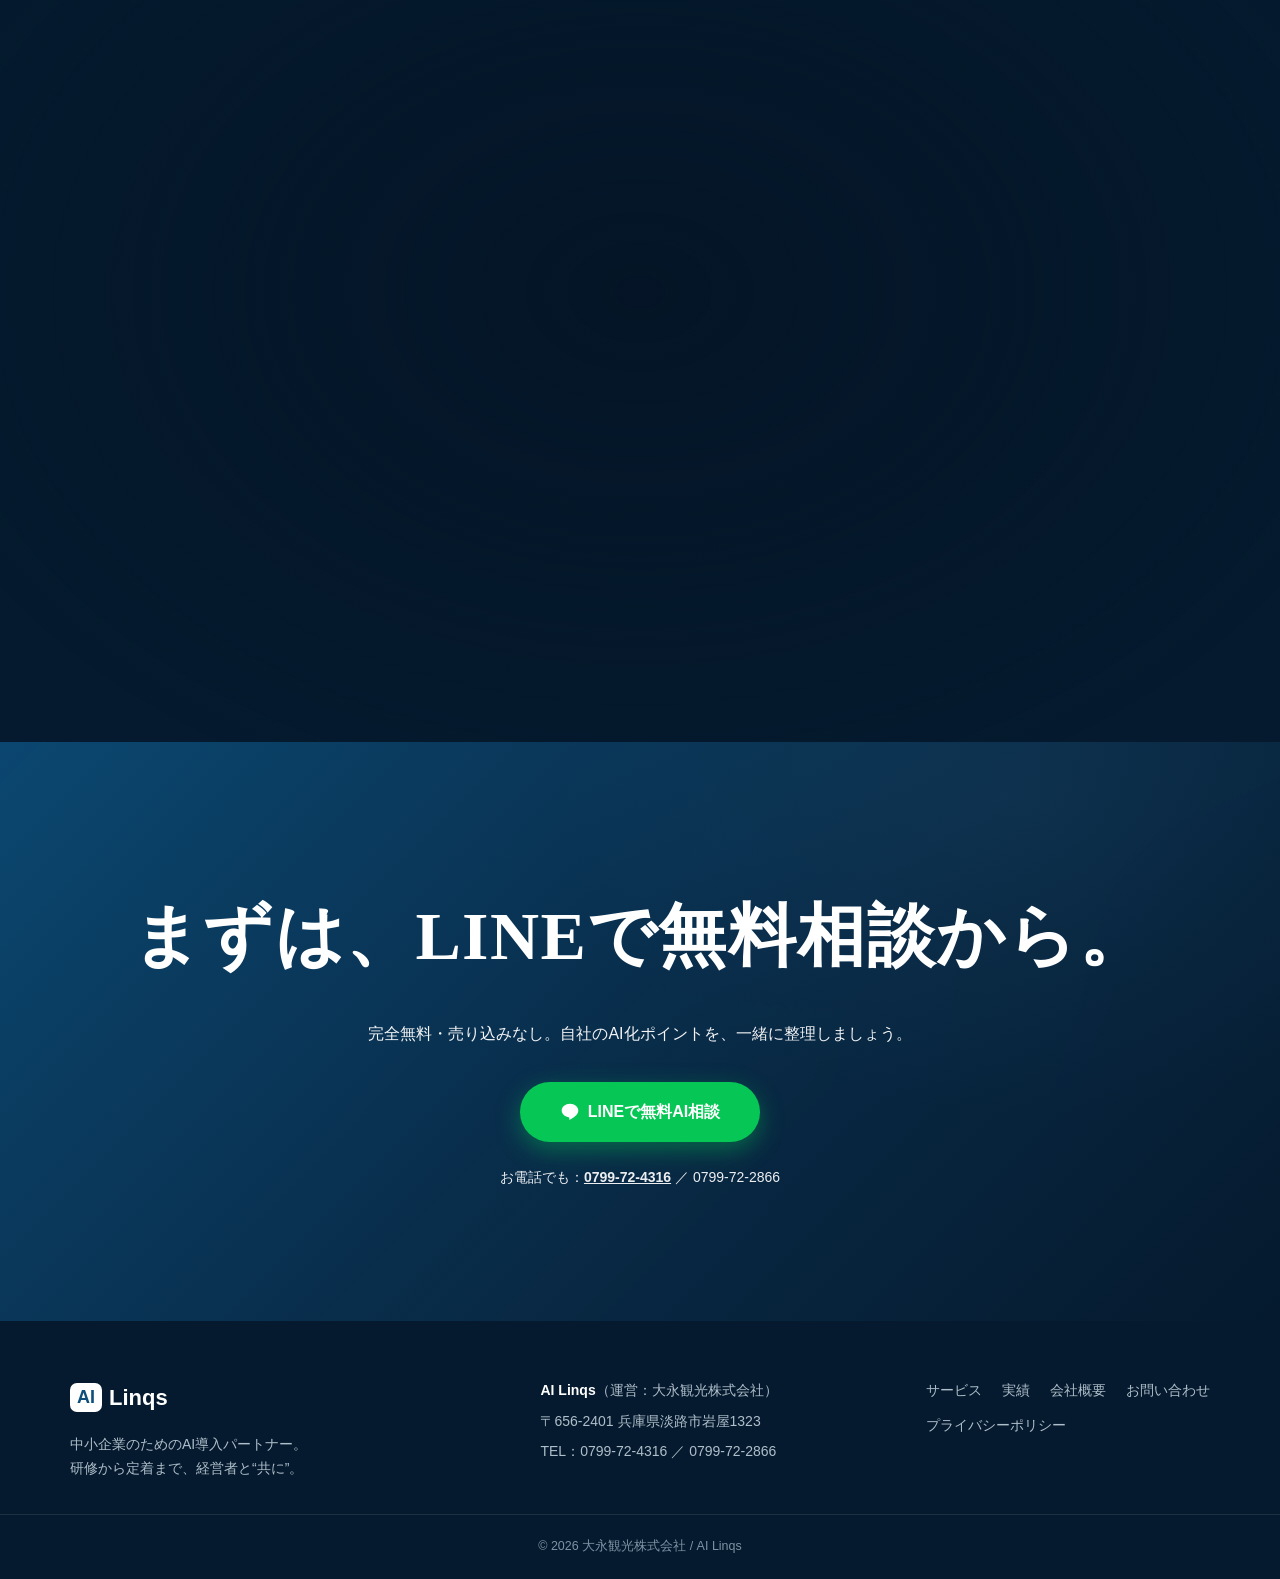
==== commit 6dfdf532: "Add files via upload" ====
--- a/index.html
+++ b/index.html
@@ -135,11 +135,10 @@
       <p class="section__eyebrow reveal">SERVICE</p>
       <h2 class="section__title reveal">「何を解決したいか」から選べます</h2>
       <p class="section__sub reveal">まずはAI研修から。必要に応じて、業務の自動化や仕組み化まで広げられます。</p>
-      <div class="cards cards--4">
+      <div class="cards cards--3">
         <a href="services.html" class="card svc-tile reveal"><span class="svc-tile__tag">まずはここから</span><h3>AI研修・教育</h3><p>社内にAIの使い方を定着させる3ヶ月。経営者の言葉に合わせて進めます。</p><span class="svc-tile__more">詳しく見る</span></a>
-        <a href="services.html" class="card svc-tile reveal" data-delay="1"><span class="svc-tile__tag">反復業務を自動化</span><h3>AI社員構築</h3><p>定型業務をAIが担い、担当者依存を解消。人がやらなくていい仕事を手放す。</p><span class="svc-tile__more">詳しく見る</span></a>
-        <a href="services.html" class="card svc-tile reveal" data-delay="2"><span class="svc-tile__tag">管理負荷を削減</span><h3>AI部署長構築</h3><p>管理者への確認集中をAIが整理。判断のボトルネックをほどきます。</p><span class="svc-tile__more">詳しく見る</span></a>
-        <a href="services.html" class="card svc-tile reveal" data-delay="3"><span class="svc-tile__tag">現場専用の仕組み</span><h3>社内アプリ・<br>業務システム制作</h3><p>現場固有のフローを、そのまま使える仕組みに。紙・Excel運用を置き換えます。</p><span class="svc-tile__more">詳しく見る</span></a>
+        <a href="services.html" class="card svc-tile reveal" data-delay="1"><span class="svc-tile__tag">業務を自動化・管理を軽く</span><h3>AI社員・<br>AI部署長構築</h3><p>反復業務や確認・管理業務をAIが担い、担当者依存と管理負荷を解消します。</p><span class="svc-tile__more">詳しく見る</span></a>
+        <a href="services.html" class="card svc-tile reveal" data-delay="2"><span class="svc-tile__tag">現場専用の仕組み</span><h3>社内アプリ・<br>業務システム制作</h3><p>現場固有のフローを、そのまま使える仕組みに。紙・Excel運用を置き換えます。</p><span class="svc-tile__more">詳しく見る</span></a>
       </div>
       <p class="service__note reveal">どれを選べばいいか迷ったら、<strong>まずはLINEで無料相談</strong>。現状をお聞きして、最適な進め方を一緒に整理します。<span class="muted">（料金は内容に応じてご提案します）</span></p>
     </div>
